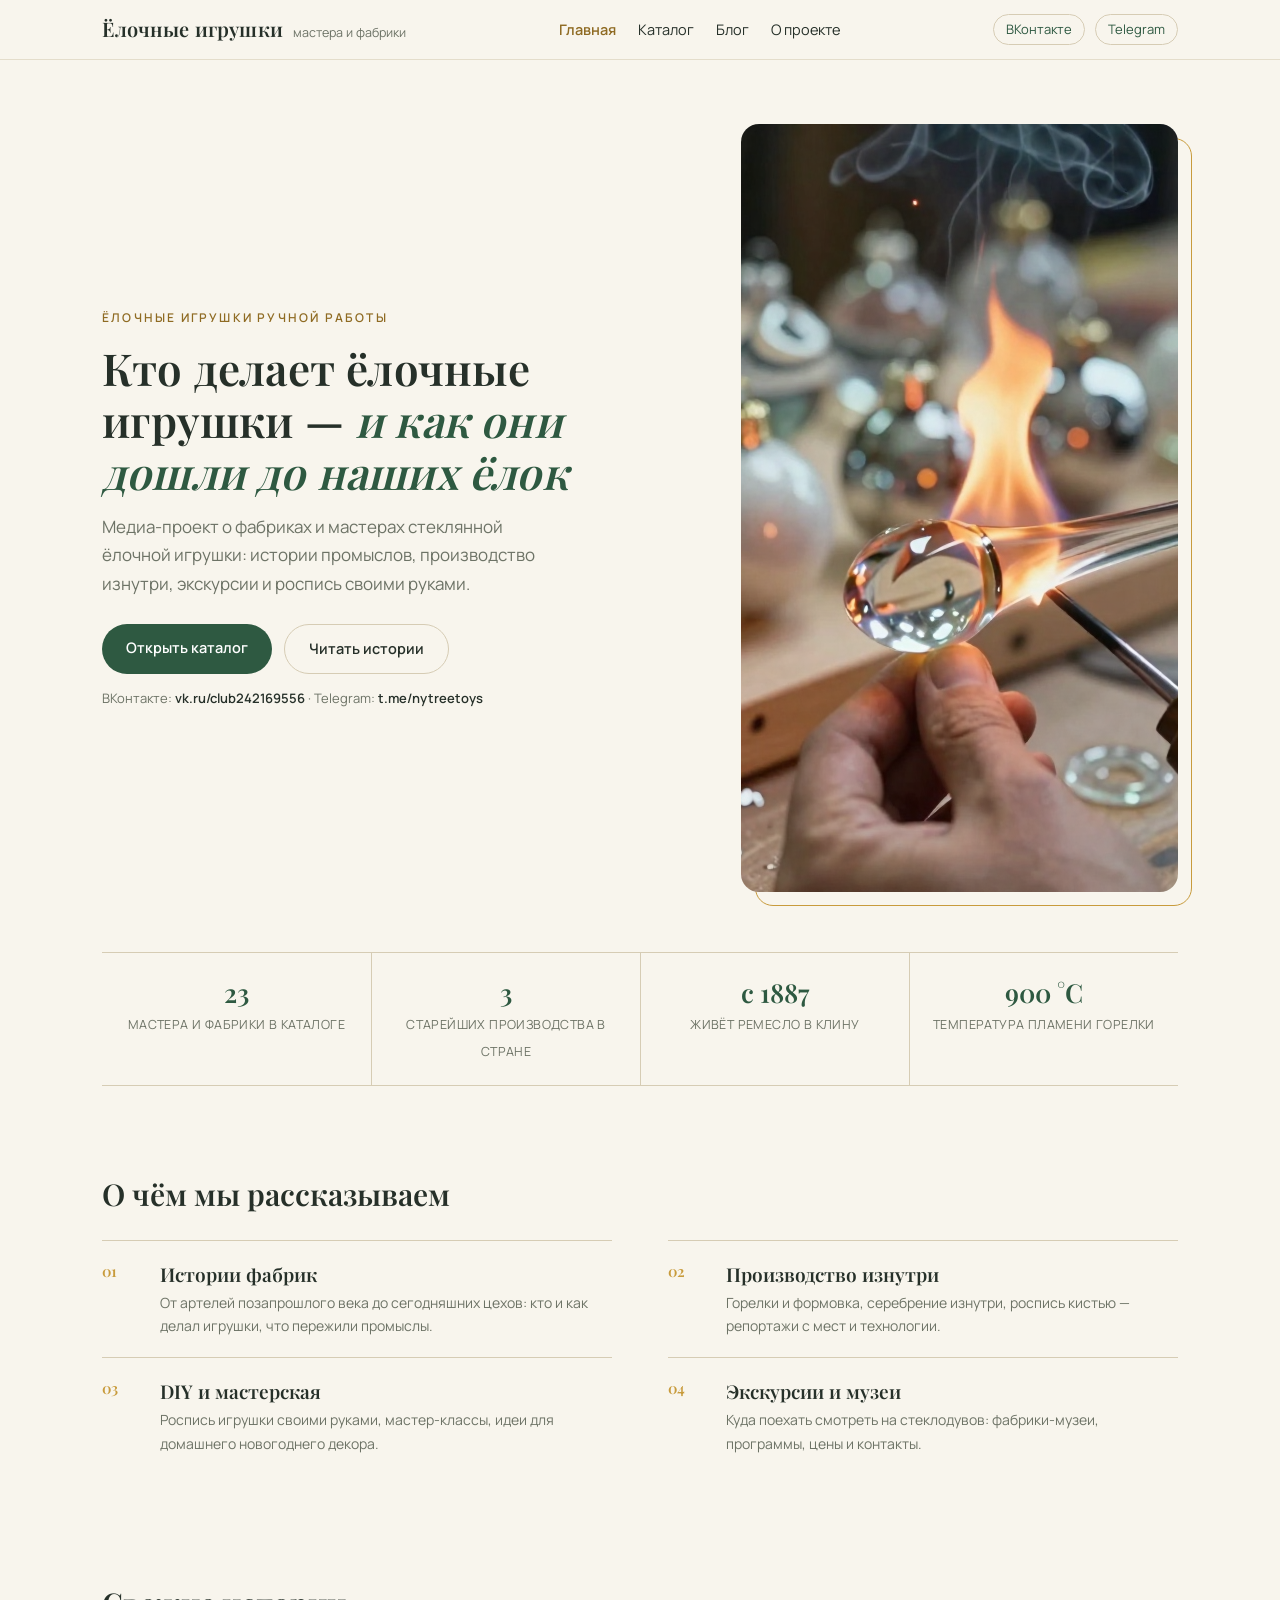
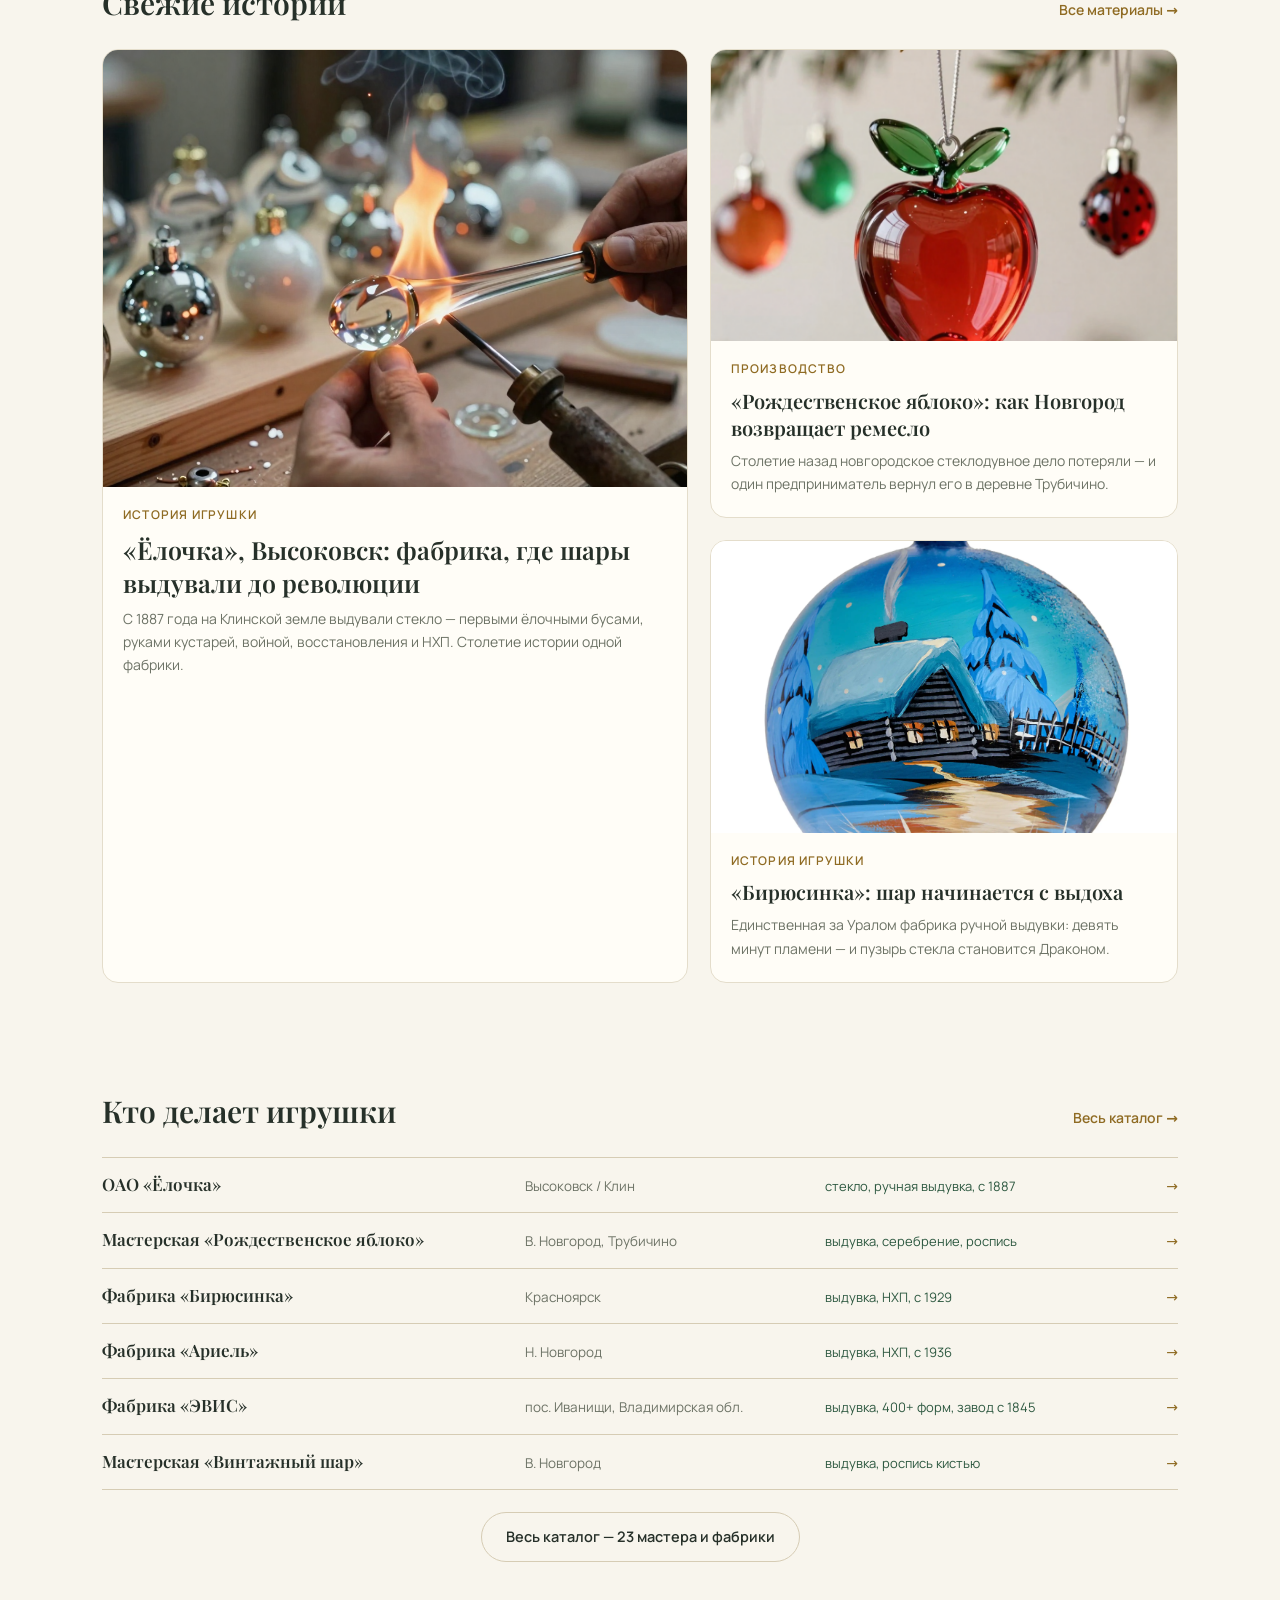
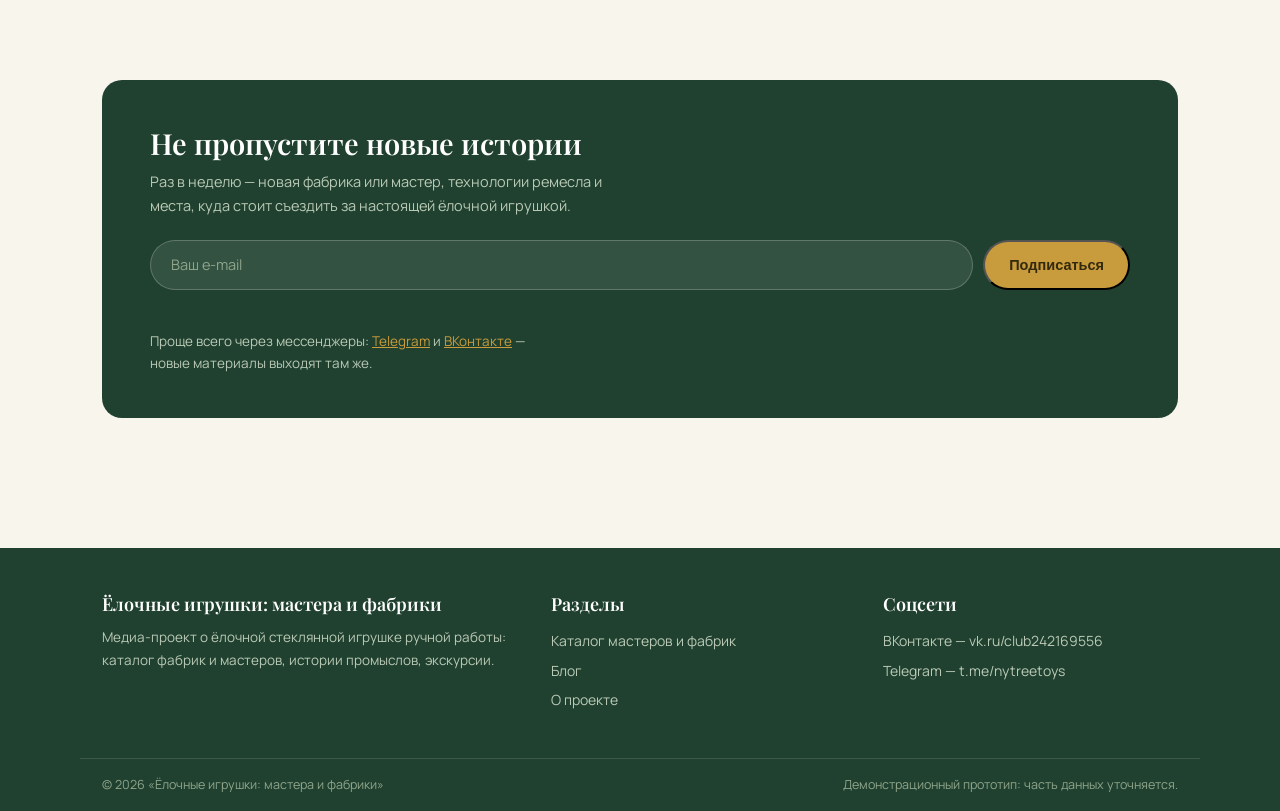
==== index.html @ 53e0b998 "Блог из постов (4 материала, incl. Ариель), каталог 23 карточки" ====
<!DOCTYPE html>
<html lang="ru">
<head>
<meta charset="UTF-8">
<meta name="viewport" content="width=device-width,initial-scale=1">
<meta name="robots" content="noindex,nofollow">
<title>Ёлочные игрушки: мастера и фабрики</title>
<link rel="stylesheet" href="fonts/fonts.css">
<link rel="stylesheet" href="styles.css">
</head>
<body>

<header class="top">
  <div class="wrap top-in">
    <a class="brand" href="index.html">
      <b>Ёлочные игрушки</b><span>мастера и фабрики</span>
    </a>
    <nav class="nav">
      <a href="index.html" class="on">Главная</a>
      <a href="catalog.html">Каталог</a>
      <a href="blog.html">Блог</a>
      <a href="about.html">О проекте</a>
    </nav>
    <div class="top-soc">
      <a href="https://vk.ru/club242169556" target="_blank" rel="noopener">ВКонтакте</a>
      <a href="https://t.me/nytreetoys" target="_blank" rel="noopener">Telegram</a>
    </div>
    <button class="burger" aria-label="Меню" aria-expanded="false"><span></span><span></span><span></span></button>
  </div>
</header>

<main class="wrap">

  <!-- Hero -->
  <div class="hero">
    <div class="hero-in">
      <div>
        <div class="eyebrow">Ёлочные игрушки ручной работы</div>
        <h1>Кто делает ёлочные игрушки — <em>и как они дошли до наших ёлок</em></h1>
        <p class="lead">Медиа-проект о фабриках и мастерах стеклянной ёлочной игрушки: истории промыслов, производство изнутри, экскурсии и роспись своими руками.</p>
        <div class="hero-cta">
          <a class="btn btn-solid" href="catalog.html">Открыть каталог</a>
          <a class="btn btn-ghost" href="blog.html">Читать истории</a>
        </div>
        <p class="hero-meta">ВКонтакте: <b>vk.ru/club242169556</b> · Telegram: <b>t.me/nytreetoys</b></p>
      </div>
      <figure>
        <div class="hero-figure">
          <img src="img/steklodyv.png" alt="Стеклодув формирует ёлочный шар у горелки" width="1344" height="768">
        </div>
      </figure>
    </div>
  </div>

  <!-- Полоса фактов -->
  <div class="facts rv">
    <div><b>23</b><span>мастера и фабрики в каталоге</span></div>
    <div><b>3</b><span>старейших производства в стране</span></div>
    <div><b>с 1887</b><span>живёт ремесло в Клину</span></div>
    <div><b>900 °C</b><span>температура пламени горелки</span></div>
  </div>

  <!-- Рубрики -->
  <section>
    <div class="sec-head"><h2>О чём мы рассказываем</h2></div>
    <div class="rubs">
      <div class="rub rv"><i>01</i><div><h3>Истории фабрик</h3><p>От артелей позапрошлого века до сегодняшних цехов: кто и как делал игрушки, что пережили промыслы.</p></div></div>
      <div class="rub rv"><i>02</i><div><h3>Производство изнутри</h3><p>Горелки и формовка, серебрение изнутри, роспись кистью — репортажи с мест и технологии.</p></div></div>
      <div class="rub rv"><i>03</i><div><h3>DIY и мастерская</h3><p>Роспись игрушки своими руками, мастер-классы, идеи для домашнего новогоднего декора.</p></div></div>
      <div class="rub rv"><i>04</i><div><h3>Экскурсии и музеи</h3><p>Куда поехать смотреть на стеклодувов: фабрики-музеи, программы, цены и контакты.</p></div></div>
    </div>
  </section>

  <!-- Свежие материалы -->
  <section>
    <div class="sec-head"><h2>Свежие истории</h2><a href="blog.html">Все материалы →</a></div>
    <div class="posts">
      <a class="postc big rv" href="blog.html#yolochka">
        <img src="img/steklodyv.png" alt="Стеклодув у горелки — фабрика «Ёлочка»">
        <div class="pc-body">
          <div class="pc-meta">История игрушки</div>
          <h3>«Ёлочка», Высоковск: фабрика, где шары выдували до революции</h3>
          <p>С 1887 года на Клинской земле выдували стекло — первыми ёлочными бусами, руками кустарей, войной, восстановления и НХП. Столетие истории одной фабрики.</p>
        </div>
      </a>
      <a class="postc rv" href="blog.html#rozhdestvenskoe-yabloko">
        <img src="img/yabloko.png" alt="Красное стеклянное яблоко на ветке ели">
        <div class="pc-body">
          <div class="pc-meta">Производство</div>
          <h3>«Рождественское яблоко»: как Новгород возвращает ремесло</h3>
          <p>Столетие назад новгородское стеклодувное дело потеряли — и один предприниматель вернул его в деревне Трубичино.</p>
        </div>
      </a>
      <a class="postc rv" href="blog.html#biryusinka">
        <img src="img/biryusinka.webp" alt="Стеклянные ёлочные шары на тёмном фоне">
        <div class="pc-body">
          <div class="pc-meta">История игрушки</div>
          <h3>«Бирюсинка»: шар начинается с выдоха</h3>
          <p>Единственная за Уралом фабрика ручной выдувки: девять минут пламени — и пузырь стекла становится Драконом.</p>
        </div>
      </a>
    </div>
  </section>

  <!-- Каталог-тизер -->
  <section>
    <div class="sec-head"><h2>Кто делает игрушки</h2><a href="catalog.html">Весь каталог →</a></div>
    <div class="tz">
      <a class="rv" href="catalog.html"><span class="n">ОАО «Ёлочка»</span><span class="c">Высоковск / Клин</span><span class="t">стекло, ручная выдувка, с 1887</span><span class="a">→</span></a>
      <a class="rv" href="catalog.html"><span class="n">Мастерская «Рождественское яблоко»</span><span class="c">В. Новгород, Трубичино</span><span class="t">выдувка, серебрение, роспись</span><span class="a">→</span></a>
      <a class="rv" href="catalog.html"><span class="n">Фабрика «Бирюсинка»</span><span class="c">Красноярск</span><span class="t">выдувка, НХП, с 1929</span><span class="a">→</span></a>
      <a class="rv" href="catalog.html"><span class="n">Фабрика «Ариель»</span><span class="c">Н. Новгород</span><span class="t">выдувка, НХП, с 1936</span><span class="a">→</span></a>
      <a class="rv" href="catalog.html"><span class="n">Фабрика «ЭВИС»</span><span class="c">пос. Иванищи, Владимирская обл.</span><span class="t">выдувка, 400+ форм, завод с 1845</span><span class="a">→</span></a>
      <a class="rv" href="catalog.html"><span class="n">Мастерская «Винтажный шар»</span><span class="c">В. Новгород</span><span class="t">выдувка, роспись кистью</span><span class="a">→</span></a>
    </div>
    <div class="tz-more"><a class="btn btn-ghost" href="catalog.html">Весь каталог — 23 мастера и фабрики</a></div>
  </section>

  <!-- Подписка -->
  <section>
    <div class="subs rv">
      <h2>Не пропустите новые истории</h2>
      <p>Раз в неделю — новая фабрика или мастер, технологии ремесла и места, куда стоит съездить за настоящей ёлочной игрушкой.</p>
      <form novalidate="" action="#">
        <label hidden for="sub-email">Электронная почта</label>
        <input type="email" id="sub-email" name="email" placeholder="Ваш e-mail" required>
        <button class="btn btn-solid" type="submit">Подписаться</button>
      </form>
      <div class="subs-msg" aria-live="polite"></div>
      <p class="alt">Проще всего через мессенджеры: <a href="https://t.me/nytreetoys" target="_blank" rel="noopener">Telegram</a> и <a href="https://vk.ru/club242169556" target="_blank" rel="noopener">ВКонтакте</a> — новые материалы выходят там же.</p>
    </div>
  </section>
</main>

<footer>
  <div class="wrap foot-in">
    <div>
      <h4>Ёлочные игрушки: мастера и фабрики</h4>
      <p>Медиа-проект о ёлочной стеклянной игрушке ручной работы: каталог фабрик и мастеров, истории промыслов, экскурсии.</p>
    </div>
    <div>
      <h4>Разделы</h4>
      <a href="catalog.html">Каталог мастеров и фабрик</a>
      <a href="blog.html">Блог</a>
      <a href="about.html">О проекте</a>
    </div>
    <div>
      <h4>Соцсети</h4>
      <a href="https://vk.ru/club242169556" target="_blank" rel="noopener">ВКонтакте — vk.ru/club242169556</a>
      <a href="https://t.me/nytreetoys" target="_blank" rel="noopener">Telegram — t.me/nytreetoys</a>
    </div>
  </div>
  <div class="wrap foot-bot">
    <span>© 2026 «Ёлочные игрушки: мастера и фабрики»</span>
    <span>Демонстрационный прототип: часть данных уточняется.</span>
  </div>
</footer>

<script src="app.js"></script>
</body>
</html>
---- fonts/fonts.css ----
@font-face {
  font-family: 'Manrope';
  font-style: normal;
  font-weight: 400;
  font-display: swap;
  src: url('manrope-400-normal-cyrillic.woff2') format('woff2');
  unicode-range: U+0301, U+0400-045F, U+0490-0491, U+04B0-04B1, U+2116;
}
@font-face {
  font-family: 'Manrope';
  font-style: normal;
  font-weight: 400;
  font-display: swap;
  src: url('manrope-400-normal-latin.woff2') format('woff2');
  unicode-range: U+0000-00FF, U+0131, U+0152-0153, U+02BB-02BC, U+02C6, U+02DA, U+02DC, U+0304, U+0308, U+0329, U+2000-206F, U+20AC, U+2122, U+2191, U+2193, U+2212, U+2215, U+FEFF, U+FFFD;
}
@font-face {
  font-family: 'Manrope';
  font-style: normal;
  font-weight: 500;
  font-display: swap;
  src: url('manrope-500-normal-cyrillic.woff2') format('woff2');
  unicode-range: U+0301, U+0400-045F, U+0490-0491, U+04B0-04B1, U+2116;
}
@font-face {
  font-family: 'Manrope';
  font-style: normal;
  font-weight: 500;
  font-display: swap;
  src: url('manrope-500-normal-latin.woff2') format('woff2');
  unicode-range: U+0000-00FF, U+0131, U+0152-0153, U+02BB-02BC, U+02C6, U+02DA, U+02DC, U+0304, U+0308, U+0329, U+2000-206F, U+20AC, U+2122, U+2191, U+2193, U+2212, U+2215, U+FEFF, U+FFFD;
}
@font-face {
  font-family: 'Manrope';
  font-style: normal;
  font-weight: 600;
  font-display: swap;
  src: url('manrope-600-normal-cyrillic.woff2') format('woff2');
  unicode-range: U+0301, U+0400-045F, U+0490-0491, U+04B0-04B1, U+2116;
}
@font-face {
  font-family: 'Manrope';
  font-style: normal;
  font-weight: 600;
  font-display: swap;
  src: url('manrope-600-normal-latin.woff2') format('woff2');
  unicode-range: U+0000-00FF, U+0131, U+0152-0153, U+02BB-02BC, U+02C6, U+02DA, U+02DC, U+0304, U+0308, U+0329, U+2000-206F, U+20AC, U+2122, U+2191, U+2193, U+2212, U+2215, U+FEFF, U+FFFD;
}
@font-face {
  font-family: 'Manrope';
  font-style: normal;
  font-weight: 800;
  font-display: swap;
  src: url('manrope-800-normal-cyrillic.woff2') format('woff2');
  unicode-range: U+0301, U+0400-045F, U+0490-0491, U+04B0-04B1, U+2116;
}
@font-face {
  font-family: 'Manrope';
  font-style: normal;
  font-weight: 800;
  font-display: swap;
  src: url('manrope-800-normal-latin.woff2') format('woff2');
  unicode-range: U+0000-00FF, U+0131, U+0152-0153, U+02BB-02BC, U+02C6, U+02DA, U+02DC, U+0304, U+0308, U+0329, U+2000-206F, U+20AC, U+2122, U+2191, U+2193, U+2212, U+2215, U+FEFF, U+FFFD;
}
@font-face {
  font-family: 'Playfair Display';
  font-style: normal;
  font-weight: 600;
  font-display: swap;
  src: url('playfair-display-600-normal-cyrillic.woff2') format('woff2');
  unicode-range: U+0301, U+0400-045F, U+0490-0491, U+04B0-04B1, U+2116;
}
@font-face {
  font-family: 'Playfair Display';
  font-style: normal;
  font-weight: 600;
  font-display: swap;
  src: url('playfair-display-600-normal-latin.woff2') format('woff2');
  unicode-range: U+0000-00FF, U+0131, U+0152-0153, U+02BB-02BC, U+02C6, U+02DA, U+02DC, U+0304, U+0308, U+0329, U+2000-206F, U+20AC, U+2122, U+2191, U+2193, U+2212, U+2215, U+FEFF, U+FFFD;
}
@font-face {
  font-family: 'Playfair Display';
  font-style: normal;
  font-weight: 700;
  font-display: swap;
  src: url('playfair-display-700-normal-cyrillic.woff2') format('woff2');
  unicode-range: U+0301, U+0400-045F, U+0490-0491, U+04B0-04B1, U+2116;
}
@font-face {
  font-family: 'Playfair Display';
  font-style: normal;
  font-weight: 700;
  font-display: swap;
  src: url('playfair-display-700-normal-latin.woff2') format('woff2');
  unicode-range: U+0000-00FF, U+0131, U+0152-0153, U+02BB-02BC, U+02C6, U+02DA, U+02DC, U+0304, U+0308, U+0329, U+2000-206F, U+20AC, U+2122, U+2191, U+2193, U+2212, U+2215, U+FEFF, U+FFFD;
}
---- styles.css ----
/* Ёлочные игрушки: мастера и фабрики — сайт-прототип.
   Палитра: бумага + хвоя + бронза. Шрифты локально (fonts/). */

:root{
  --paper:#F8F5ED;
  --card:#FFFDF7;
  --ink:#263029;
  --mut:#6D7366;
  --pine:#2E5941;
  --pine-deep:#20412F;
  --bronze:#8F6B23;
  --gold:#C89B3C;
  --line:#E4DDCB;
  --line2:#D6CCB4;
  --serif:"Playfair Display",Georgia,serif;
  --sans:"Manrope",system-ui,Arial,sans-serif;
}
*{box-sizing:border-box;margin:0;padding:0}
html{scroll-behavior:smooth}
@media(prefers-reduced-motion:reduce){html{scroll-behavior:auto}}
body{font:16px/1.65 var(--sans);background:var(--paper);color:var(--ink);padding-block:0}
img{max-width:100%;display:block}
a{color:var(--bronze)}
.wrap{max-width:1120px;margin-inline:auto;padding-inline:22px}

/* ── Шапка ─────────────────────────── */
.top{position:sticky;top:0;z-index:20;background:rgba(248,245,237,.94);backdrop-filter:blur(6px);border-bottom:1px solid var(--line)}
.top-in{display:flex;align-items:center;justify-content:space-between;gap:16px;padding-block:14px}
.brand{display:flex;align-items:baseline;gap:10px;text-decoration:none;color:var(--ink)}
.brand b{font:600 20px var(--serif);letter-spacing:.2px}
.brand span{font-size:12.5px;color:var(--mut)}
.nav{display:flex;gap:22px;align-items:center}
.nav a{font-size:14.5px;color:var(--ink);text-decoration:none}
.nav a:hover{color:var(--bronze)}
.nav a.on{color:var(--bronze);font-weight:600}
.top-soc{display:flex;gap:10px}
.top-soc a{font-size:13px;text-decoration:none;color:var(--pine);border:1px solid var(--line2);border-radius:99px;padding:4px 12px}
.top-soc a:hover{background:var(--pine);color:#fff;border-color:var(--pine)}
.burger{display:none;background:none;border:0;cursor:pointer;padding:8px}
.burger span{display:block;width:22px;height:2px;background:var(--ink);margin:5px 0;border-radius:2px}

/* ── Hero ─────────────────────────── */
.hero{padding-block:64px 26px}
.hero-in{display:grid;grid-template-columns:1.15fr .85fr;gap:48px;align-items:center}
.eyebrow{font-size:12px;font-weight:600;letter-spacing:2.2px;text-transform:uppercase;color:var(--bronze);margin-bottom:14px}
.hero h1{font:600 44px/1.18 var(--serif);letter-spacing:.2px}
.hero h1 em{font-style:italic;color:var(--pine)}
.hero .lead{font-size:17px;color:var(--mut);margin-top:16px;max-width:46ch}
.hero-cta{display:flex;gap:12px;margin-top:26px;flex-wrap:wrap}
.btn{display:inline-block;text-decoration:none;font-weight:600;font-size:14.5px;border-radius:99px;padding:12px 24px}
.btn-solid{background:var(--pine);color:#fff}
.btn-solid:hover{background:var(--pine-deep)}
.btn-ghost{border:1px solid var(--line2);color:var(--ink)}
.btn-ghost:hover{border-color:var(--bronze);color:var(--bronze)}
.hero-figure{position:relative}
.hero-figure img{border-radius:18px;aspect-ratio:4/3;object-fit:cover}
.hero-figure::after{content:"";position:absolute;inset:14px -14px -14px 14px;border:1.5px solid var(--gold);border-radius:18px;z-index:-1}
.hero-meta{margin-top:14px;font-size:13px;color:var(--mut)}
.hero-meta b{color:var(--ink);font-weight:600}

/* ── Полоса фактов ─────────────────── */
.facts{display:grid;grid-template-columns:repeat(4,1fr);border-block:1px solid var(--line2);margin-block:34px}
.facts div{padding:22px 18px;text-align:center}
.facts div+div{border-left:1px solid var(--line2)}
.facts b{display:block;font:600 26px var(--serif);color:var(--pine)}
.facts span{font-size:12.5px;color:var(--mut);letter-spacing:.4px;text-transform:uppercase}

/* ── Секции ───────────────────────── */
section{padding-block:54px}
.sec-head{display:flex;align-items:baseline;justify-content:space-between;gap:16px;margin-bottom:26px;flex-wrap:wrap}
.sec-head h2{font:600 30px var(--serif)}
.sec-head a{font-size:14px;font-weight:600;text-decoration:none}

/* Рубрики — редакционный нумерованный список */
.rubs{display:grid;grid-template-columns:1fr 1fr;gap:0 56px}
.rub{display:grid;grid-template-columns:44px 1fr;gap:14px;padding-block:20px;border-top:1px solid var(--line2)}
.rub i{font-style:normal;font:600 15px var(--serif);color:var(--gold)}
.rub h3{font:600 19px var(--serif);margin-bottom:4px}
.rub p{font-size:14px;color:var(--mut)}

/* Свежие материалы: 1 крупный + 2 компактных */
.posts{display:grid;grid-template-columns:1.25fr 1fr;grid-template-rows:auto auto;gap:22px}
.postc{display:block;background:var(--card);border:1px solid var(--line);border-radius:16px;overflow:hidden;text-decoration:none;color:var(--ink);transition:box-shadow .25s}
.postc:hover{box-shadow:0 10px 30px rgba(38,48,41,.1)}
.postc img{aspect-ratio:16/10;object-fit:cover;width:100%}
.postc.big{grid-row:1/3}
.postc.big img{aspect-ratio:4/3}
.postc .pc-body{padding:18px 20px 22px}
.pc-meta{font-size:12px;color:var(--bronze);font-weight:600;letter-spacing:1.2px;text-transform:uppercase;margin-bottom:8px}
.postc h3{font:600 20px var(--serif);margin-bottom:8px}
.postc.big h3{font-size:25px}
.postc p{font-size:14px;color:var(--mut)}

/* Каталог-тизер — строки списка */
.tz{border-top:1px solid var(--line2)}
.tz a{display:grid;grid-template-columns:2fr 1.4fr 1.6fr auto;gap:14px;align-items:baseline;padding-block:15px;border-bottom:1px solid var(--line2);text-decoration:none;color:var(--ink)}
.tz a:hover{background:var(--card)}
.tz .n{font:600 17px var(--serif)}
.tz .c{font-size:13.5px;color:var(--mut)}
.tz .t{font-size:13px;color:var(--pine)}
.tz .a{color:var(--bronze);font-size:14px}
.tz-more{text-align:center;margin-top:22px}

/* ── Подписка ─────────────────────── */
.subs{background:var(--pine-deep);border-radius:20px;color:#EDF3EA;padding:44px 48px;margin-block:10px 20px}
.subs h2{font:600 29px var(--serif);color:#fff}
.subs p{color:#B9C9B6;font-size:14.5px;margin-top:8px;max-width:52ch}
.subs form{display:flex;gap:10px;margin-top:22px;flex-wrap:wrap}
.subs input{flex:1;min-width:240px;background:rgba(255,255,255,.09);border:1px solid rgba(255,255,255,.22);border-radius:99px;color:#fff;padding:12px 20px;font:inherit;font-size:14.5px}
.subs input::placeholder{color:#8FA58C}
.subs input:focus{outline:2px solid var(--gold);outline-offset:1px}
.subs .btn-solid{background:var(--gold);color:#33290D}
.subs .btn-solid:hover{background:#D9B052}
.subs .alt{margin-top:16px;font-size:13.5px;color:#B9C9B6}
.subs .alt a{color:var(--gold)}
.subs-msg{margin-top:10px;font-size:14px;color:#F5E4B8;min-height:1em}

/* ── Футер ─────────────────────────── */
footer{background:var(--pine-deep);color:#B9C9B6;margin-top:56px}
.foot-in{display:grid;grid-template-columns:1.4fr 1fr 1fr;gap:36px;padding-block:44px}
.foot-in h4{font:600 18px var(--serif);color:#fff;margin-bottom:10px}
.foot-in a{color:#B9C9B6;text-decoration:none;font-size:14px;display:block;padding-block:3px}
.foot-in a:hover{color:var(--gold)}
.foot-in p{font-size:13.5px}
.foot-bot{border-top:1px solid rgba(255,255,255,.12);padding-block:16px;font-size:12.5px;color:#8FA58C;display:flex;justify-content:space-between;gap:12px;flex-wrap:wrap}
.foot-bot a{color:#B9C9B6}

/* ── Каталог ───────────────────────── */
.page-head{padding-block:46px 8px}
.page-head h1{font:600 36px var(--serif);margin-bottom:10px}
.page-head p{color:var(--mut);max-width:60ch}
.discl{margin-block:18px;background:var(--card);border:1px solid var(--line);border-left:3px solid var(--gold);border-radius:10px;padding:12px 16px;font-size:13.5px;color:var(--mut)}
.chips{display:flex;gap:8px;flex-wrap:wrap;margin-block:18px 8px}
.chip{background:none;border:1px solid var(--line2);border-radius:99px;padding:7px 16px;font:inherit;font-size:13.5px;cursor:pointer;color:var(--ink)}
.chip:hover{border-color:var(--bronze);color:var(--bronze)}
.chip.on{background:var(--pine);border-color:var(--pine);color:#fff;font-weight:600}
.chips-n{font-size:13px;color:var(--mut);margin:8px 0 4px}

.cards{display:grid;grid-template-columns:repeat(auto-fill,minmax(320px,1fr));gap:18px;padding-block:18px 40px}
.fcard{background:var(--card);border:1px solid var(--line);border-radius:16px;padding:22px;display:flex;flex-direction:column;gap:8px}
.fcard .fc-top{display:flex;justify-content:space-between;align-items:baseline;gap:10px}
.fbadge{font-size:11px;font-weight:600;letter-spacing:1px;text-transform:uppercase;color:var(--pine);border:1px solid var(--line2);border-radius:6px;padding:2px 8px;white-space:nowrap}
.fcard h3{font:600 19px var(--serif)}
.fcard .fc-geo{font-size:13px;color:var(--mut)}
.fcard .fc-geo b{color:var(--gold);font-weight:600}
.fc-tech{display:flex;gap:6px;flex-wrap:wrap}
.fc-tech i{font-style:normal;font-size:12px;color:var(--pine);background:#EDF2EA;border-radius:6px;padding:2px 8px}
.fcard p{font-size:13.5px;color:var(--mut)}
.fc-links{display:flex;gap:10px;flex-wrap:wrap;margin-top:auto;padding-top:8px}
.fc-links a{font-size:13px;text-decoration:none;color:var(--bronze);border-bottom:1px solid transparent}
.fc-links a:hover{border-color:var(--bronze)}
.fc-extra{font-size:12.5px;color:var(--mut);border-top:1px dashed var(--line2);padding-top:8px}
.fc-extra b{font-weight:600;color:var(--ink)}

/* ── Блог ─────────────────────────── */
.art{background:var(--card);border:1px solid var(--line);border-radius:18px;overflow:hidden;margin-bottom:26px}
.art>img{width:100%;aspect-ratio:21/10;object-fit:cover}
.art-body{padding:26px 30px 30px}
.art-meta{display:flex;gap:14px;font-size:12.5px;color:var(--mut);margin-bottom:10px;flex-wrap:wrap}
.art-meta .rub-tag{color:var(--bronze);font-weight:600;letter-spacing:1px;text-transform:uppercase}
.art h2{font:600 26px var(--serif);margin-bottom:12px}
.art .intro{font-size:16px;color:var(--ink)}
.art details{margin-top:8px}
.art summary{cursor:pointer;list-style:none;display:inline-block;font-weight:600;font-size:14.5px;color:var(--bronze);margin-top:12px}
.art summary::-webkit-details-marker{display:none}
.art summary::after{content:" ↓"}
.art details[open] summary::after{content:" ↑"}
.art .art-full{margin-top:14px;font-size:15px;color:#3A443C}
.art .art-full p+p{margin-top:12px}
.art .src{margin-top:14px;font-size:13.5px;color:var(--mut)}

/* ── О проекте ────────────────────── */
.about-cols{display:grid;grid-template-columns:1.1fr .9fr;gap:44px;align-items:start}
.about-cols p{margin-bottom:14px;font-size:15.5px;color:#3A443C}
.about-cols .quote{border-left:3px solid var(--gold);padding:6px 0 6px 18px;font:italic 600 19px var(--serif);color:var(--pine);margin-block:18px 22px}
.mini-facts{display:grid;grid-template-columns:repeat(2,1fr);gap:12px}
.mini-facts div{background:var(--card);border:1px solid var(--line);border-radius:14px;padding:16px 18px}
.mini-facts b{display:block;font:600 24px var(--serif);color:var(--pine)}
.mini-facts span{font-size:12.5px;color:var(--mut)}
.soc-row{display:flex;gap:12px;margin-top:18px;flex-wrap:wrap}

/* ── Появление при скролле ─────────── */
.rv{opacity:0;transform:translateY(14px);transition:opacity .6s cubic-bezier(.16,1,.3,1),transform .6s cubic-bezier(.16,1,.3,1)}
.rv.in{opacity:1;transform:none}
@media(prefers-reduced-motion:reduce){.rv{opacity:1;transform:none;transition:none}}

/* ── Адаптив ──────────────────────── */
@media(max-width:960px){
  .hero-in{grid-template-columns:1fr;gap:30px}
  .hero h1{font-size:36px}
  .facts{grid-template-columns:repeat(2,1fr)}
  .facts div:nth-child(3){border-left:0}
  .facts div:nth-child(n+3){border-top:1px solid var(--line2)}
  .rubs{grid-template-columns:1fr}
  .posts{grid-template-columns:1fr}
  .postc.big{grid-row:auto}
  .tz a{grid-template-columns:1fr auto;grid-template-rows:auto auto}
  .tz .c{grid-column:1}.tz .t{grid-column:1}
  .about-cols{grid-template-columns:1fr}
  .foot-in{grid-template-columns:1fr;gap:24px}
}
@media(max-width:640px){
  .nav{position:fixed;inset:0;background:var(--paper);flex-direction:column;justify-content:center;font-size:20px;gap:26px;transform:translateY(-100%);transition:transform .3s;z-index:19}
  .nav.open{transform:none}
  .burger{display:block;z-index:21}
  .top-soc{display:none}
  .hero{padding-block:40px 10px}
  .hero h1{font-size:30px}
  .subs{padding:30px 22px}
  .subs h2{font-size:23px}
  section{padding-block:38px}
  .art-body{padding:20px}
  .page-head h1{font-size:28px}
}
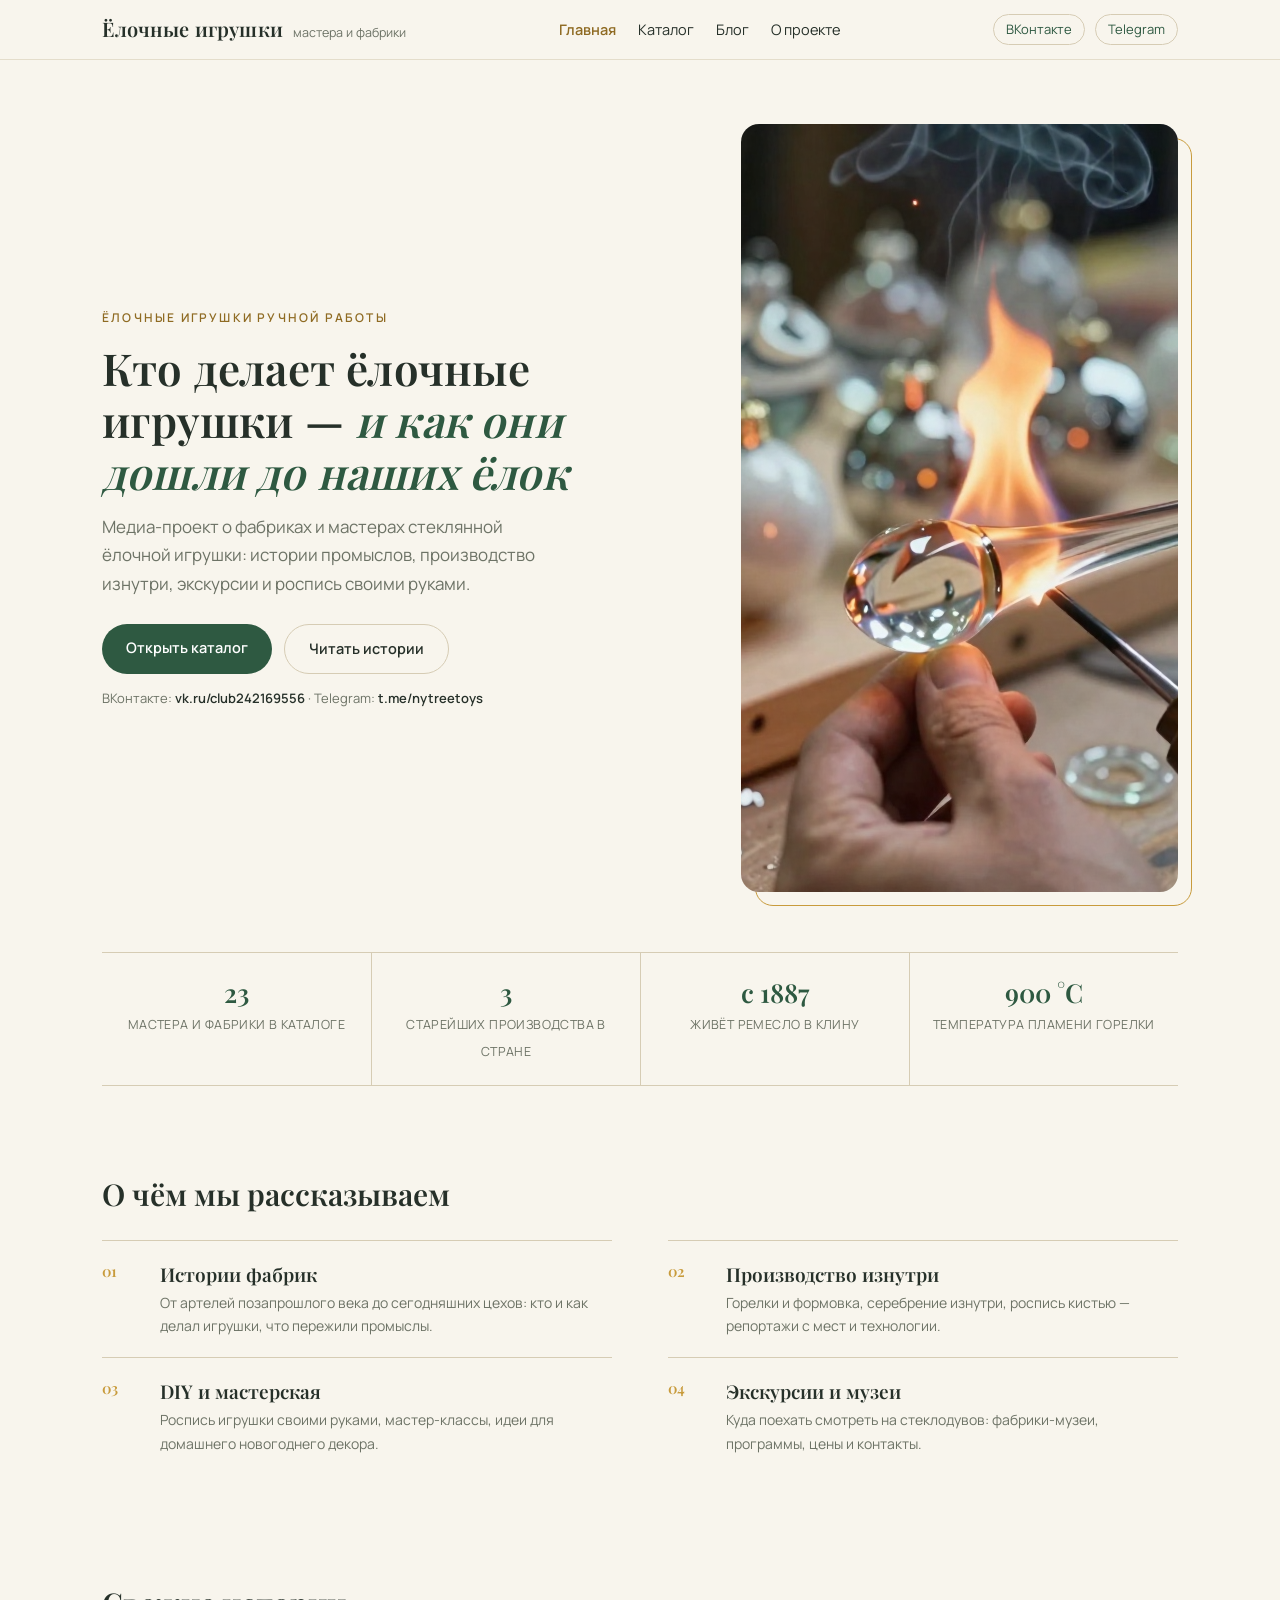
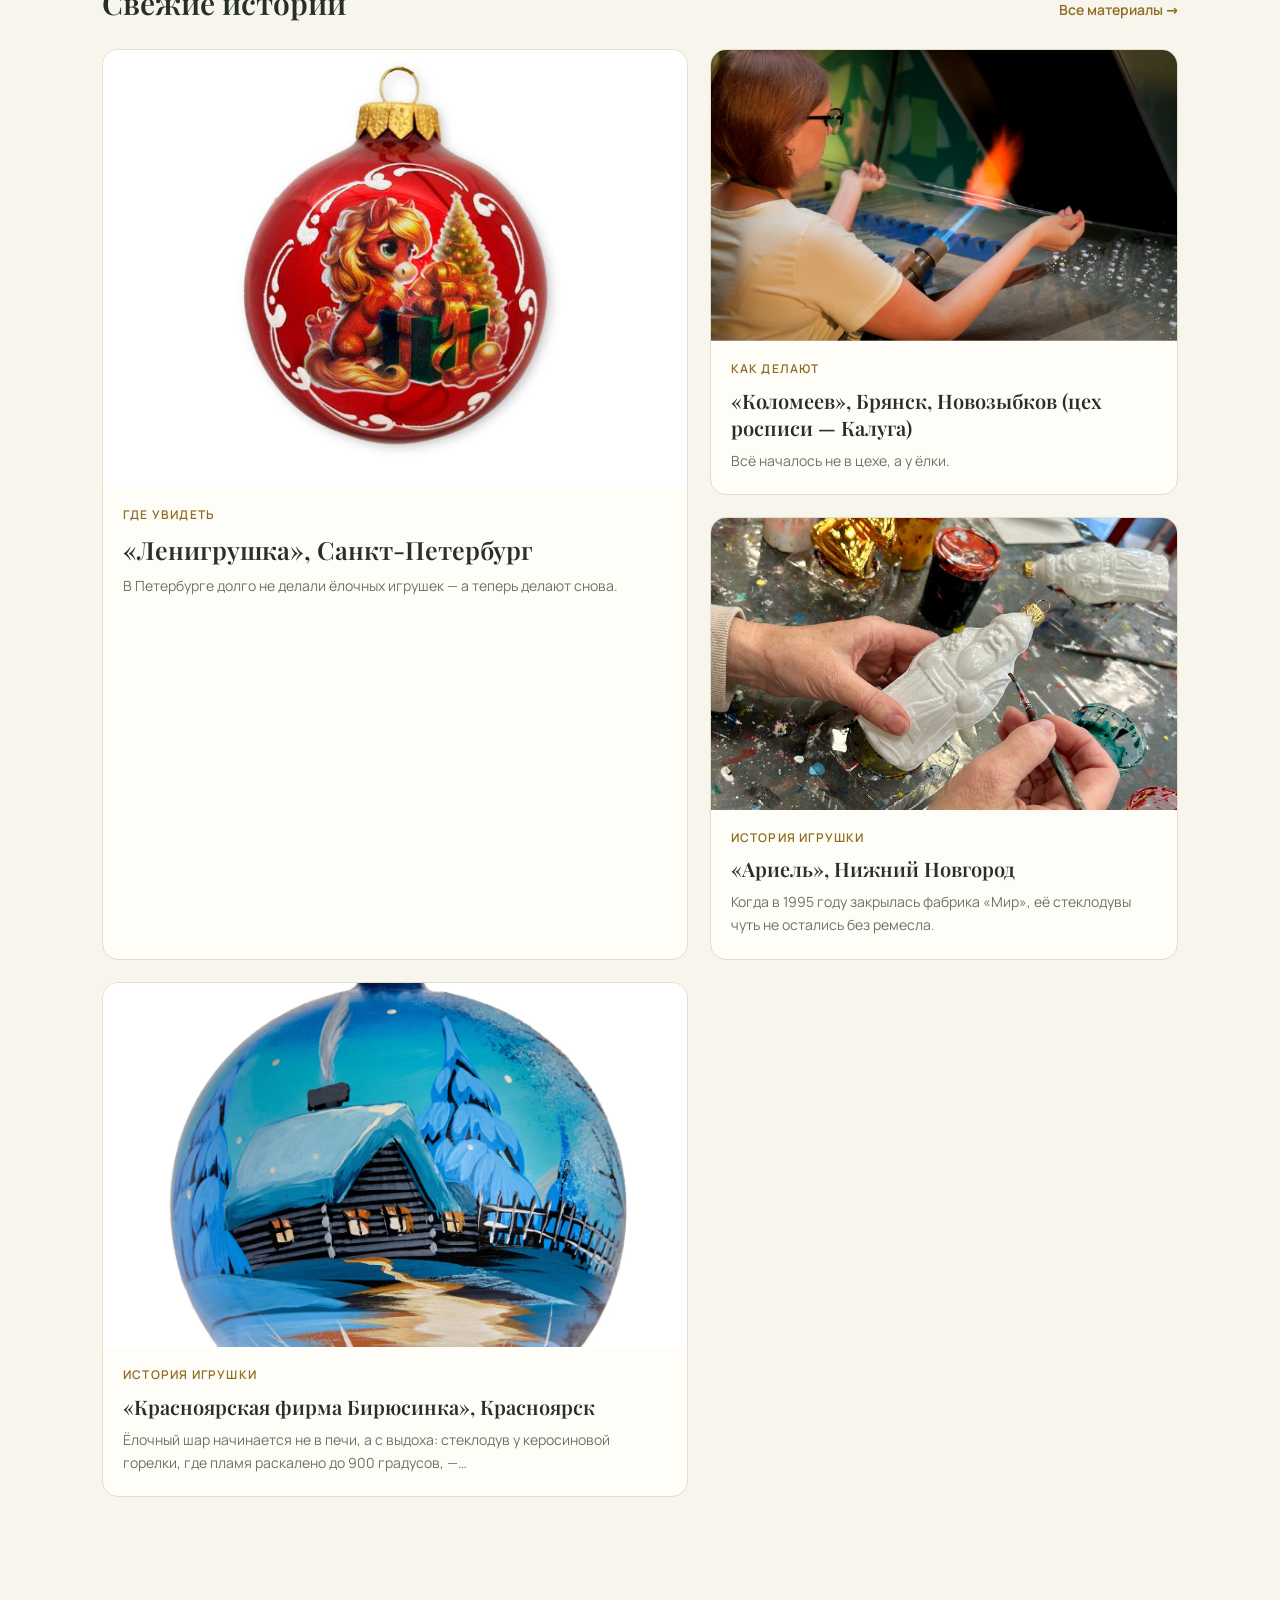
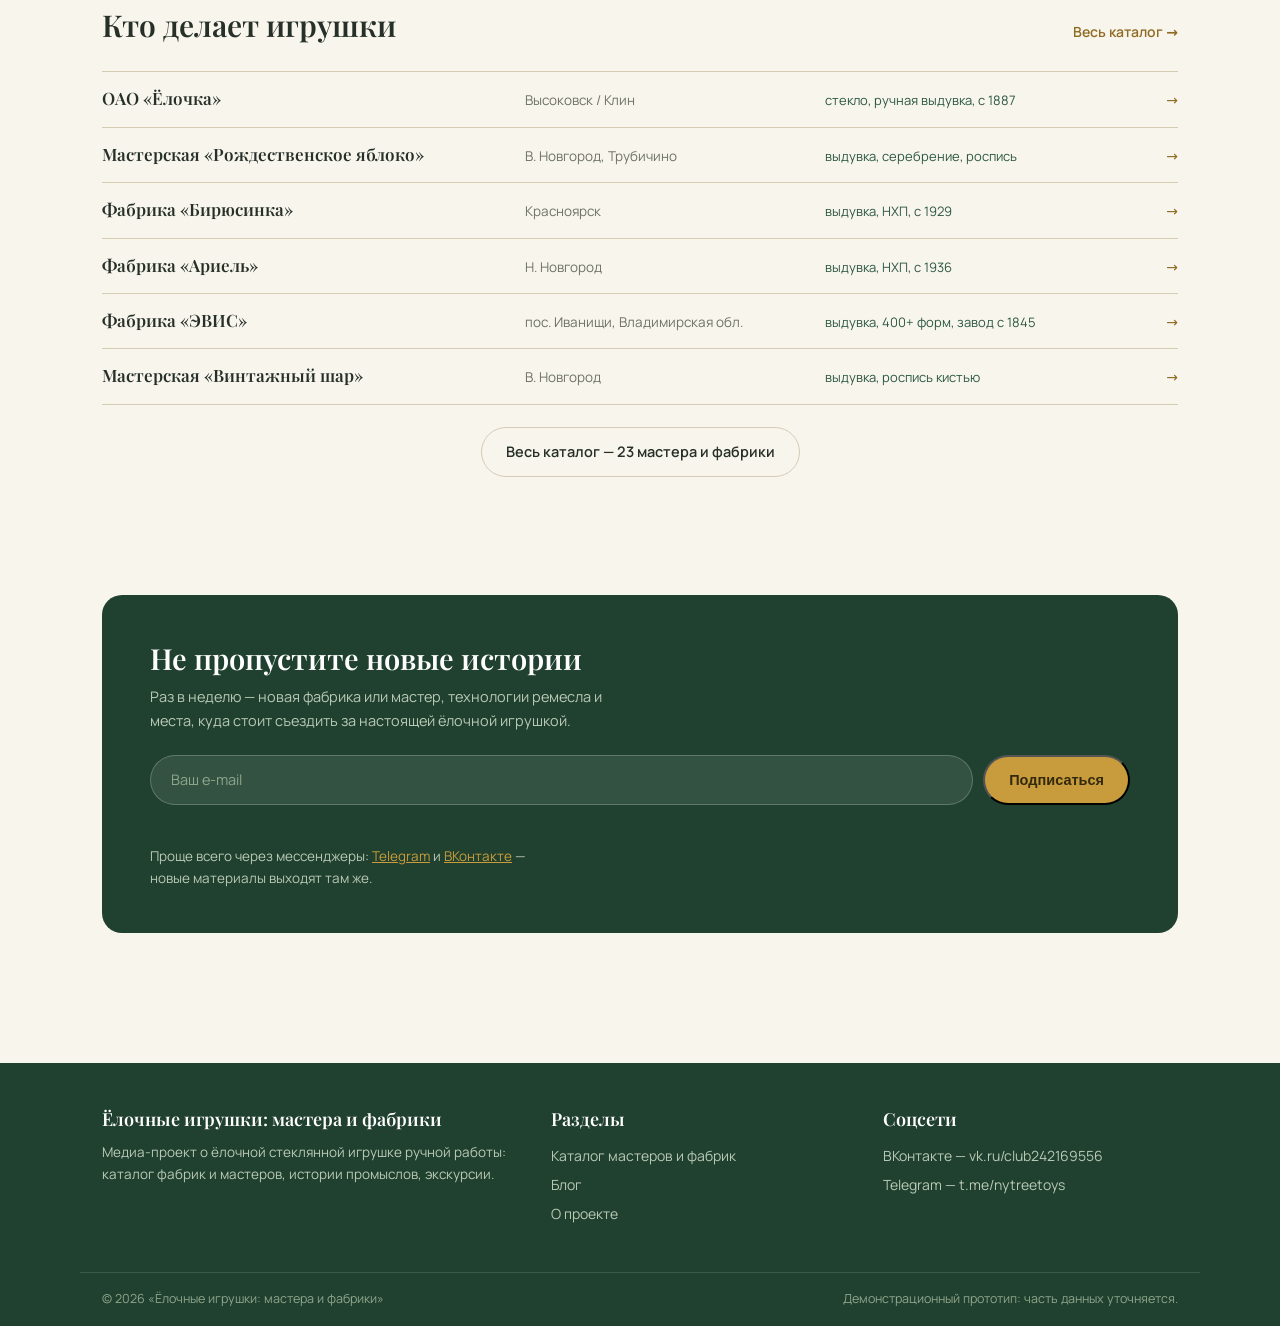
==== commit 84de4b9f: "Главная: «Свежие истории» — последние 4 поста (автосборка из posts/) Co-Authored-By: Claude Code <no" ====
--- a/index.html
+++ b/index.html
@@ -74,32 +74,42 @@
   <!-- Свежие материалы -->
   <section>
     <div class="sec-head"><h2>Свежие истории</h2><a href="blog.html">Все материалы →</a></div>
+    <!-- fresh:start -->
     <div class="posts">
-      <a class="postc big rv" href="blog.html#yolochka">
-        <img src="img/steklodyv.png" alt="Стеклодув у горелки — фабрика «Ёлочка»">
+      <a class="postc big rv" href="blog.html#lenigrushka">
+        <img src="img/2026-10-28-lenigrushka-post.jpg" alt="Красный шар с рисованной лошадкой — символ 2026">
+        <div class="pc-body">
+          <div class="pc-meta">Где увидеть</div>
+          <h3>«Ленигрушка», Санкт-Петербург</h3>
+          <p>В Петербурге долго не делали ёлочных игрушек — а теперь делают снова.</p>
+        </div>
+      </a>
+      <a class="postc rv" href="blog.html#kolomeev">
+        <img src="img/2026-10-28-kolomeev-post.jpg" alt="Выдувка: мастер со стеклодротом у горелки">
+        <div class="pc-body">
+          <div class="pc-meta">Как делают</div>
+          <h3>«Коломеев», Брянск, Новозыбков (цех росписи — Калуга)</h3>
+          <p>Всё началось не в цехе, а у ёлки.</p>
+        </div>
+      </a>
+      <a class="postc rv" href="blog.html#ariel">
+        <img src="img/2026-10-28-ariel-post.jpg" alt="Ручная роспись стеклянного Деда Мороза в цеху фабрики">
         <div class="pc-body">
           <div class="pc-meta">История игрушки</div>
-          <h3>«Ёлочка», Высоковск: фабрика, где шары выдували до революции</h3>
-          <p>С 1887 года на Клинской земле выдували стекло — первыми ёлочными бусами, руками кустарей, войной, восстановления и НХП. Столетие истории одной фабрики.</p>
-        </div>
-      </a>
-      <a class="postc rv" href="blog.html#rozhdestvenskoe-yabloko">
-        <img src="img/yabloko.png" alt="Красное стеклянное яблоко на ветке ели">
-        <div class="pc-body">
-          <div class="pc-meta">Производство</div>
-          <h3>«Рождественское яблоко»: как Новгород возвращает ремесло</h3>
-          <p>Столетие назад новгородское стеклодувное дело потеряли — и один предприниматель вернул его в деревне Трубичино.</p>
+          <h3>«Ариель», Нижний Новгород</h3>
+          <p>Когда в 1995 году закрылась фабрика «Мир», её стеклодувы чуть не остались без ремесла.</p>
         </div>
       </a>
       <a class="postc rv" href="blog.html#biryusinka">
-        <img src="img/biryusinka.webp" alt="Стеклянные ёлочные шары на тёмном фоне">
+        <img src="img/2026-10-11-biryusinka-post.webp" alt="ЗАО «Красноярская фирма Бирюсинка», Красноярск">
         <div class="pc-body">
           <div class="pc-meta">История игрушки</div>
-          <h3>«Бирюсинка»: шар начинается с выдоха</h3>
-          <p>Единственная за Уралом фабрика ручной выдувки: девять минут пламени — и пузырь стекла становится Драконом.</p>
+          <h3>«Красноярская фирма Бирюсинка», Красноярск</h3>
+          <p>Ёлочный шар начинается не в печи, а с выдоха: стеклодув у керосиновой горелки, где пламя раскалено до 900 градусов, —…</p>
         </div>
       </a>
     </div>
+    <!-- fresh:end -->
   </section>
 
   <!-- Каталог-тизер -->
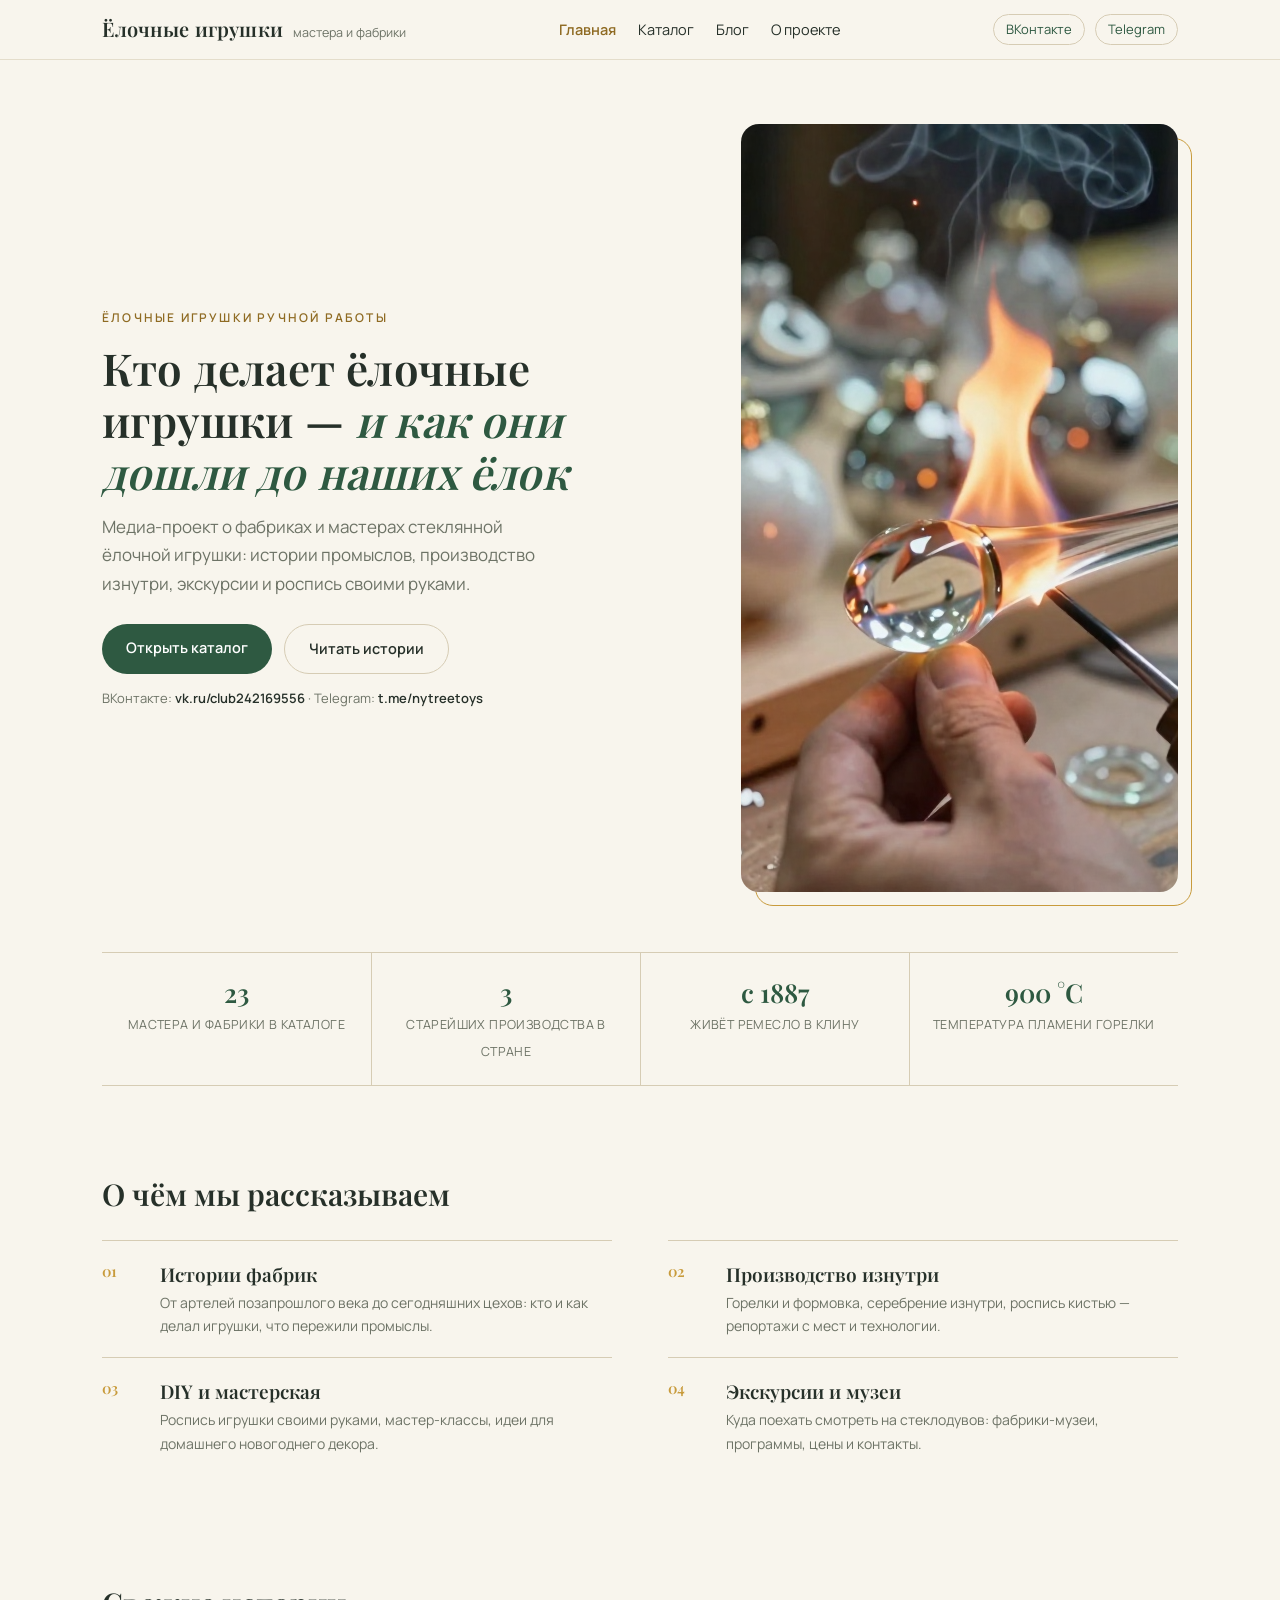
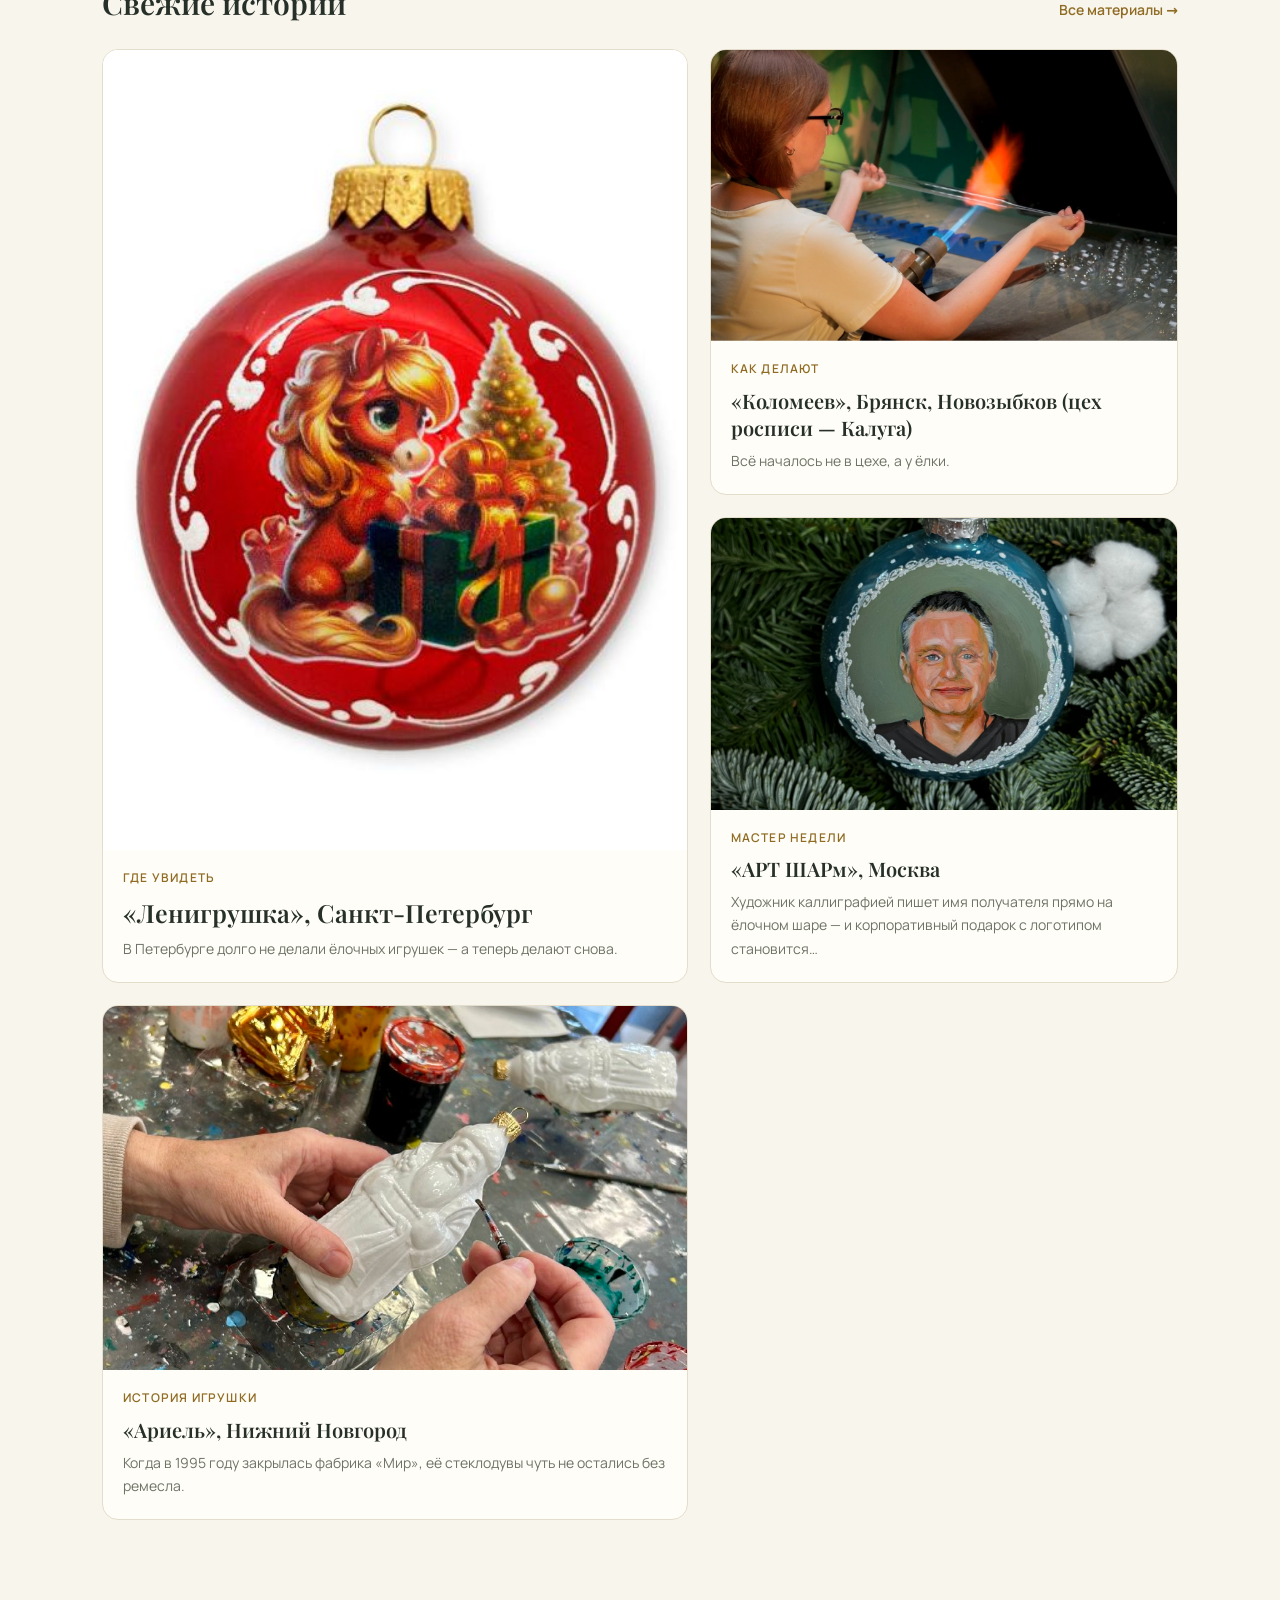
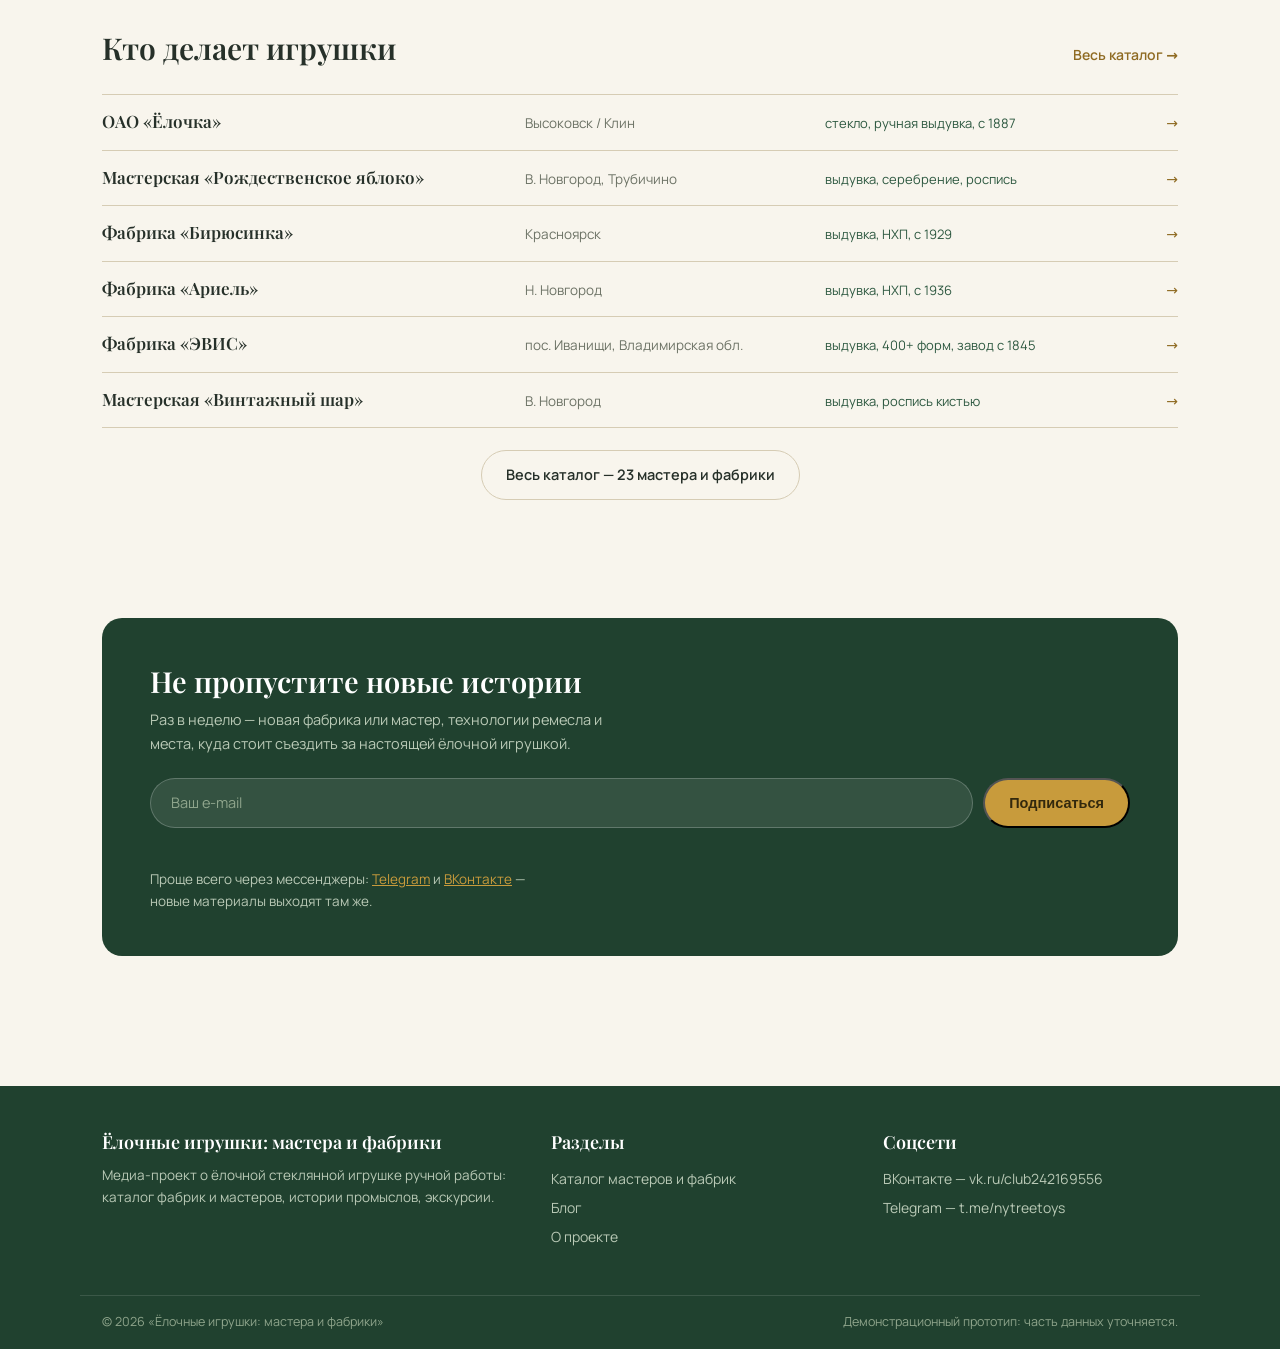
==== commit 4a2c2e42: "NYTreeToys site sync: 7 постов, 2026-10-29 00:58:34 Co-Authored-By: Claude Code <noreply@anthropic.c" ====
--- a/index.html
+++ b/index.html
@@ -92,20 +92,20 @@
           <p>Всё началось не в цехе, а у ёлки.</p>
         </div>
       </a>
+      <a class="postc rv" href="blog.html#art-sharm">
+        <img src="img/2026-10-28-art-sharm-post.jpg" alt="Роспись золотого шара с бабочками тонкой кистью в работе (руки художника, студийный стол)">
+        <div class="pc-body">
+          <div class="pc-meta">Мастер недели</div>
+          <h3>«АРТ ШАРм», Москва</h3>
+          <p>Художник каллиграфией пишет имя получателя прямо на ёлочном шаре — и корпоративный подарок с логотипом становится…</p>
+        </div>
+      </a>
       <a class="postc rv" href="blog.html#ariel">
         <img src="img/2026-10-28-ariel-post.jpg" alt="Ручная роспись стеклянного Деда Мороза в цеху фабрики">
         <div class="pc-body">
           <div class="pc-meta">История игрушки</div>
           <h3>«Ариель», Нижний Новгород</h3>
           <p>Когда в 1995 году закрылась фабрика «Мир», её стеклодувы чуть не остались без ремесла.</p>
-        </div>
-      </a>
-      <a class="postc rv" href="blog.html#biryusinka">
-        <img src="img/2026-10-11-biryusinka-post.webp" alt="ЗАО «Красноярская фирма Бирюсинка», Красноярск">
-        <div class="pc-body">
-          <div class="pc-meta">История игрушки</div>
-          <h3>«Красноярская фирма Бирюсинка», Красноярск</h3>
-          <p>Ёлочный шар начинается не в печи, а с выдоха: стеклодув у керосиновой горелки, где пламя раскалено до 900 градусов, —…</p>
         </div>
       </a>
     </div>
--- a/styles.css
+++ b/styles.css
@@ -83,8 +83,9 @@
 .postc{display:block;background:var(--card);border:1px solid var(--line);border-radius:16px;overflow:hidden;text-decoration:none;color:var(--ink);transition:box-shadow .25s}
 .postc:hover{box-shadow:0 10px 30px rgba(38,48,41,.1)}
 .postc img{aspect-ratio:16/10;object-fit:cover;width:100%}
-.postc.big{grid-row:1/3}
-.postc.big img{aspect-ratio:4/3}
+.postc.big{grid-row:1/3;display:flex;flex-direction:column}
+.postc.big img{aspect-ratio:auto;height:100%;object-fit:cover;flex:1;min-height:0}
+.postc.big .pc-body{flex:0 0 auto}
 .postc .pc-body{padding:18px 20px 22px}
 .pc-meta{font-size:12px;color:var(--bronze);font-weight:600;letter-spacing:1.2px;text-transform:uppercase;margin-bottom:8px}
 .postc h3{font:600 20px var(--serif);margin-bottom:8px}
@@ -193,7 +194,8 @@
   .facts div:nth-child(n+3){border-top:1px solid var(--line2)}
   .rubs{grid-template-columns:1fr}
   .posts{grid-template-columns:1fr}
-  .postc.big{grid-row:auto}
+  .postc.big{grid-row:auto;display:block}
+  .postc.big img{height:auto;min-height:240px}
   .tz a{grid-template-columns:1fr auto;grid-template-rows:auto auto}
   .tz .c{grid-column:1}.tz .t{grid-column:1}
   .about-cols{grid-template-columns:1fr}
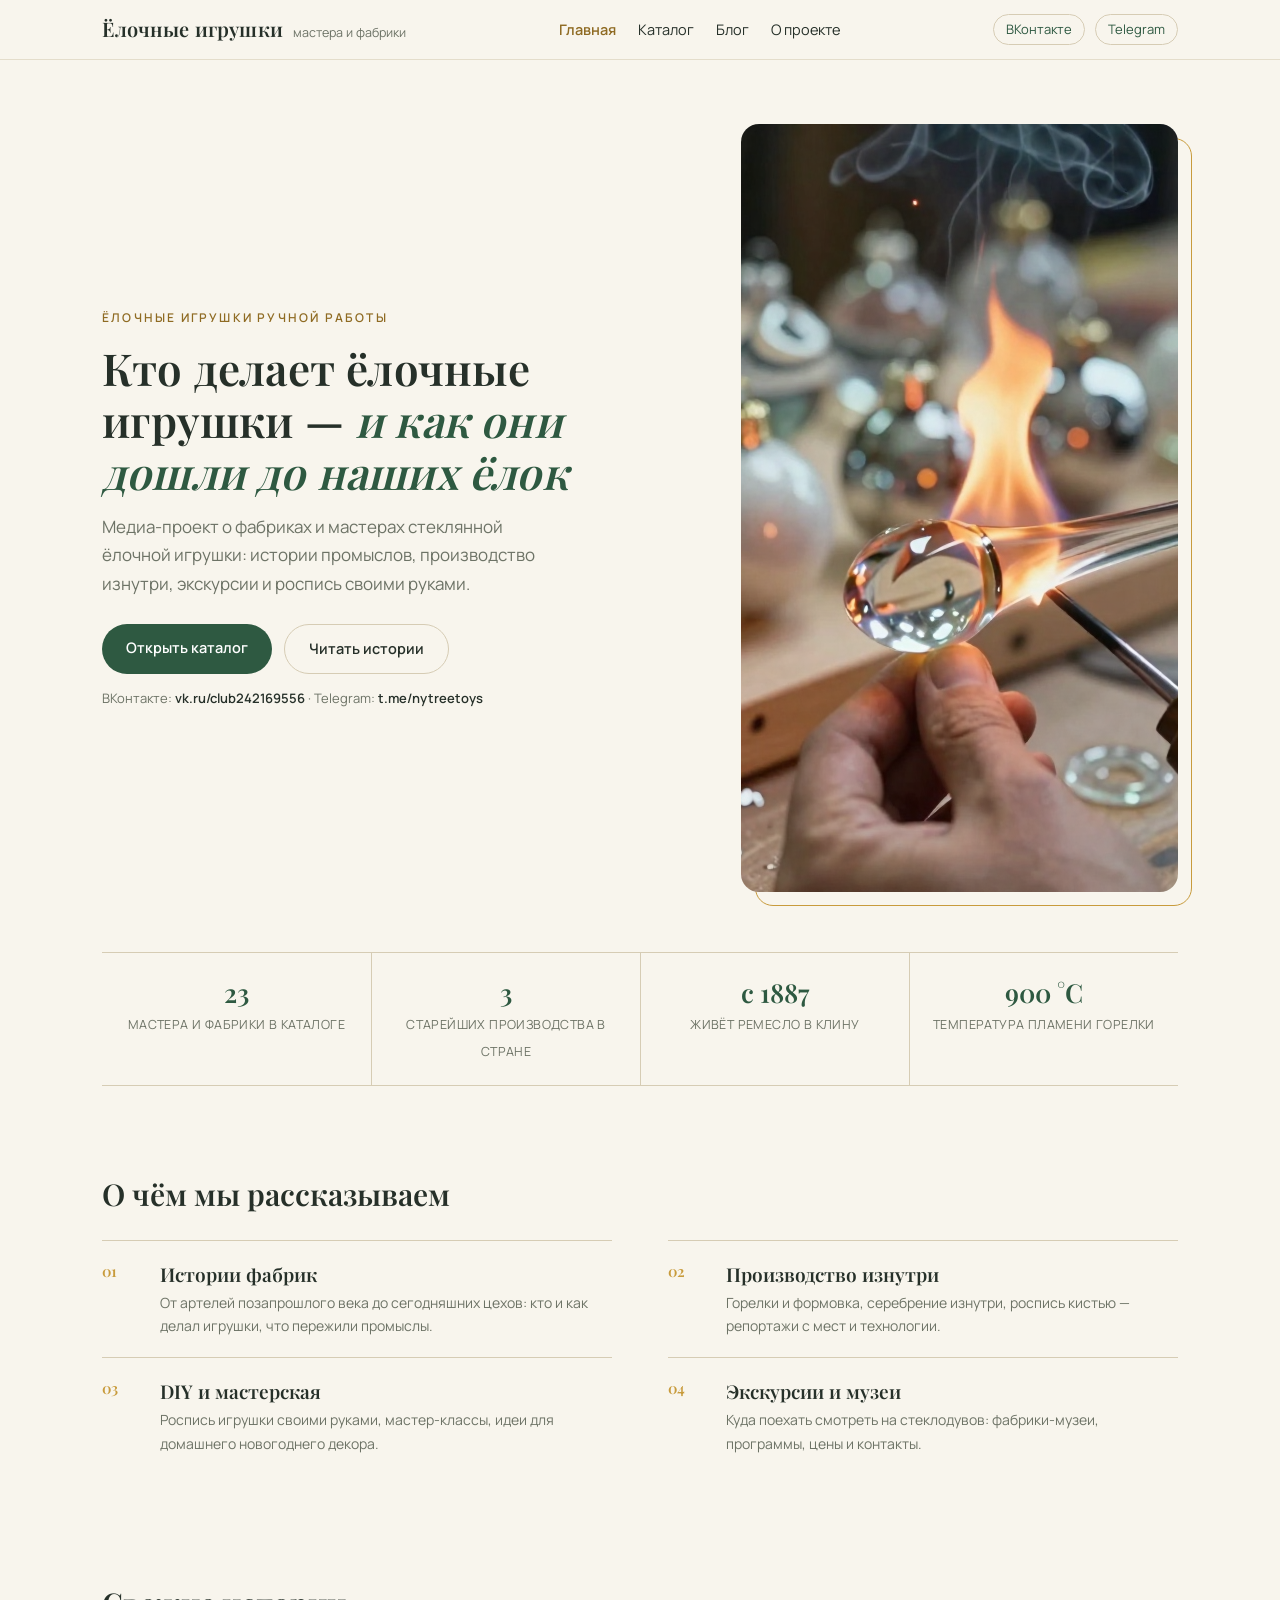
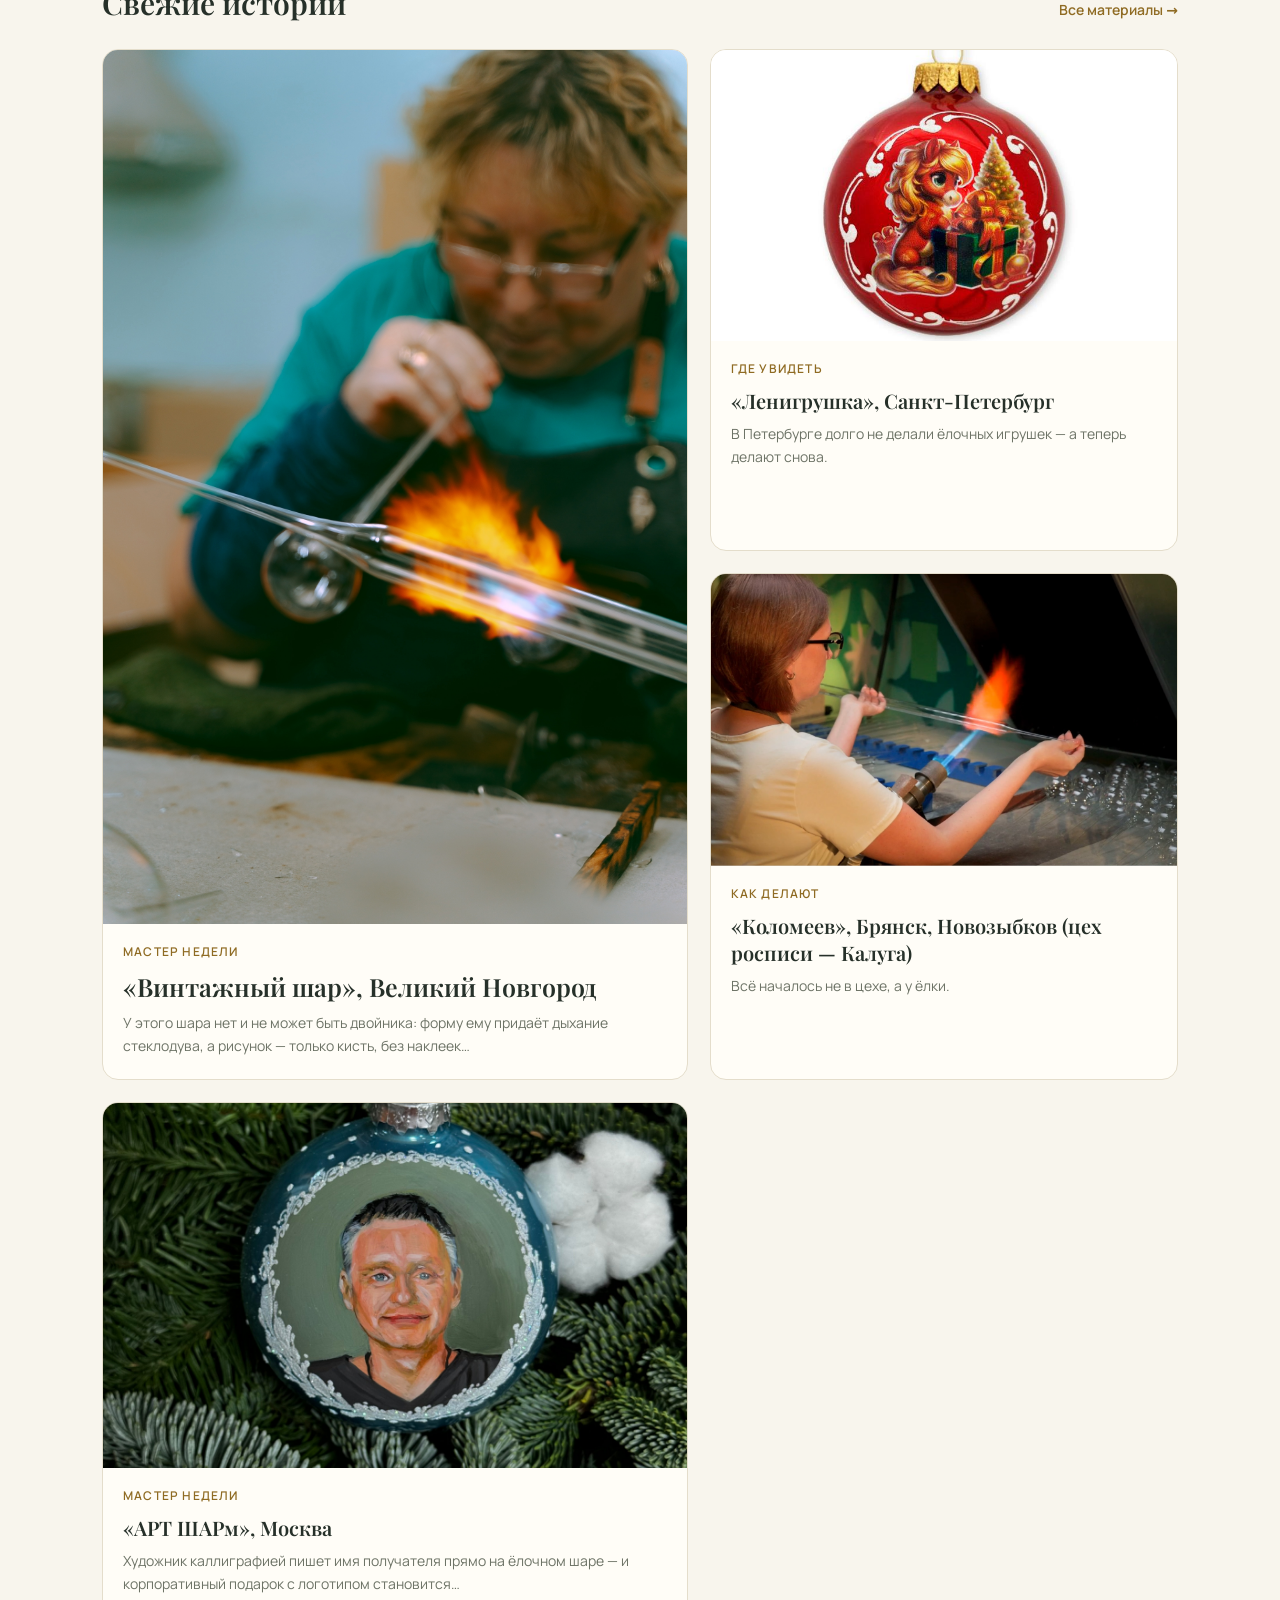
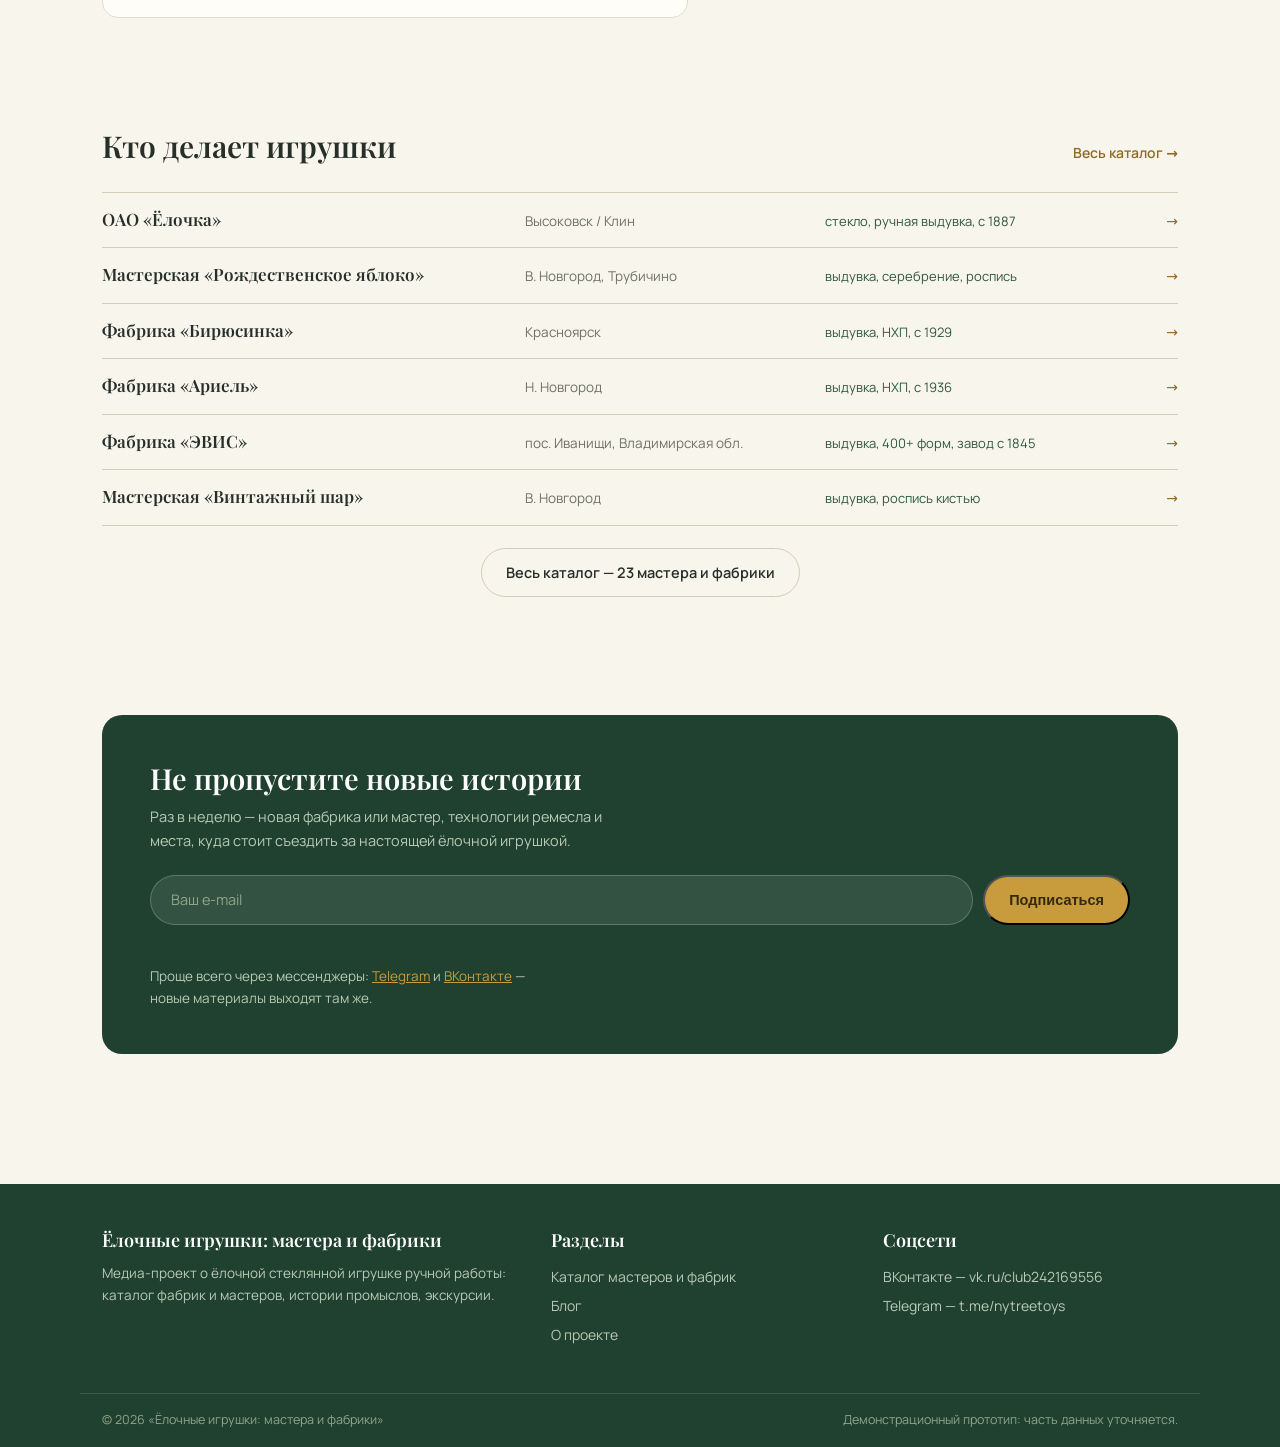
==== commit a603874a: "NYTreeToys site sync: 8 постов, 2026-10-29 00:59:14 Co-Authored-By: Claude Code <noreply@anthropic.c" ====
--- a/index.html
+++ b/index.html
@@ -76,7 +76,15 @@
     <div class="sec-head"><h2>Свежие истории</h2><a href="blog.html">Все материалы →</a></div>
     <!-- fresh:start -->
     <div class="posts">
-      <a class="postc big rv" href="blog.html#lenigrushka">
+      <a class="postc big rv" href="blog.html#vintazhny-shar">
+        <img src="img/2026-10-28-vintazhny-shar-post.jpg" alt="Стеклодув у газовой горелки выдувает заготовку шара — пламя, стеклянная трубка">
+        <div class="pc-body">
+          <div class="pc-meta">Мастер недели</div>
+          <h3>«Винтажный шар», Великий Новгород</h3>
+          <p>У этого шара нет и не может быть двойника: форму ему придаёт дыхание стеклодува, а рисунок — только кисть, без наклеек…</p>
+        </div>
+      </a>
+      <a class="postc rv" href="blog.html#lenigrushka">
         <img src="img/2026-10-28-lenigrushka-post.jpg" alt="Красный шар с рисованной лошадкой — символ 2026">
         <div class="pc-body">
           <div class="pc-meta">Где увидеть</div>
@@ -98,14 +106,6 @@
           <div class="pc-meta">Мастер недели</div>
           <h3>«АРТ ШАРм», Москва</h3>
           <p>Художник каллиграфией пишет имя получателя прямо на ёлочном шаре — и корпоративный подарок с логотипом становится…</p>
-        </div>
-      </a>
-      <a class="postc rv" href="blog.html#ariel">
-        <img src="img/2026-10-28-ariel-post.jpg" alt="Ручная роспись стеклянного Деда Мороза в цеху фабрики">
-        <div class="pc-body">
-          <div class="pc-meta">История игрушки</div>
-          <h3>«Ариель», Нижний Новгород</h3>
-          <p>Когда в 1995 году закрылась фабрика «Мир», её стеклодувы чуть не остались без ремесла.</p>
         </div>
       </a>
     </div>
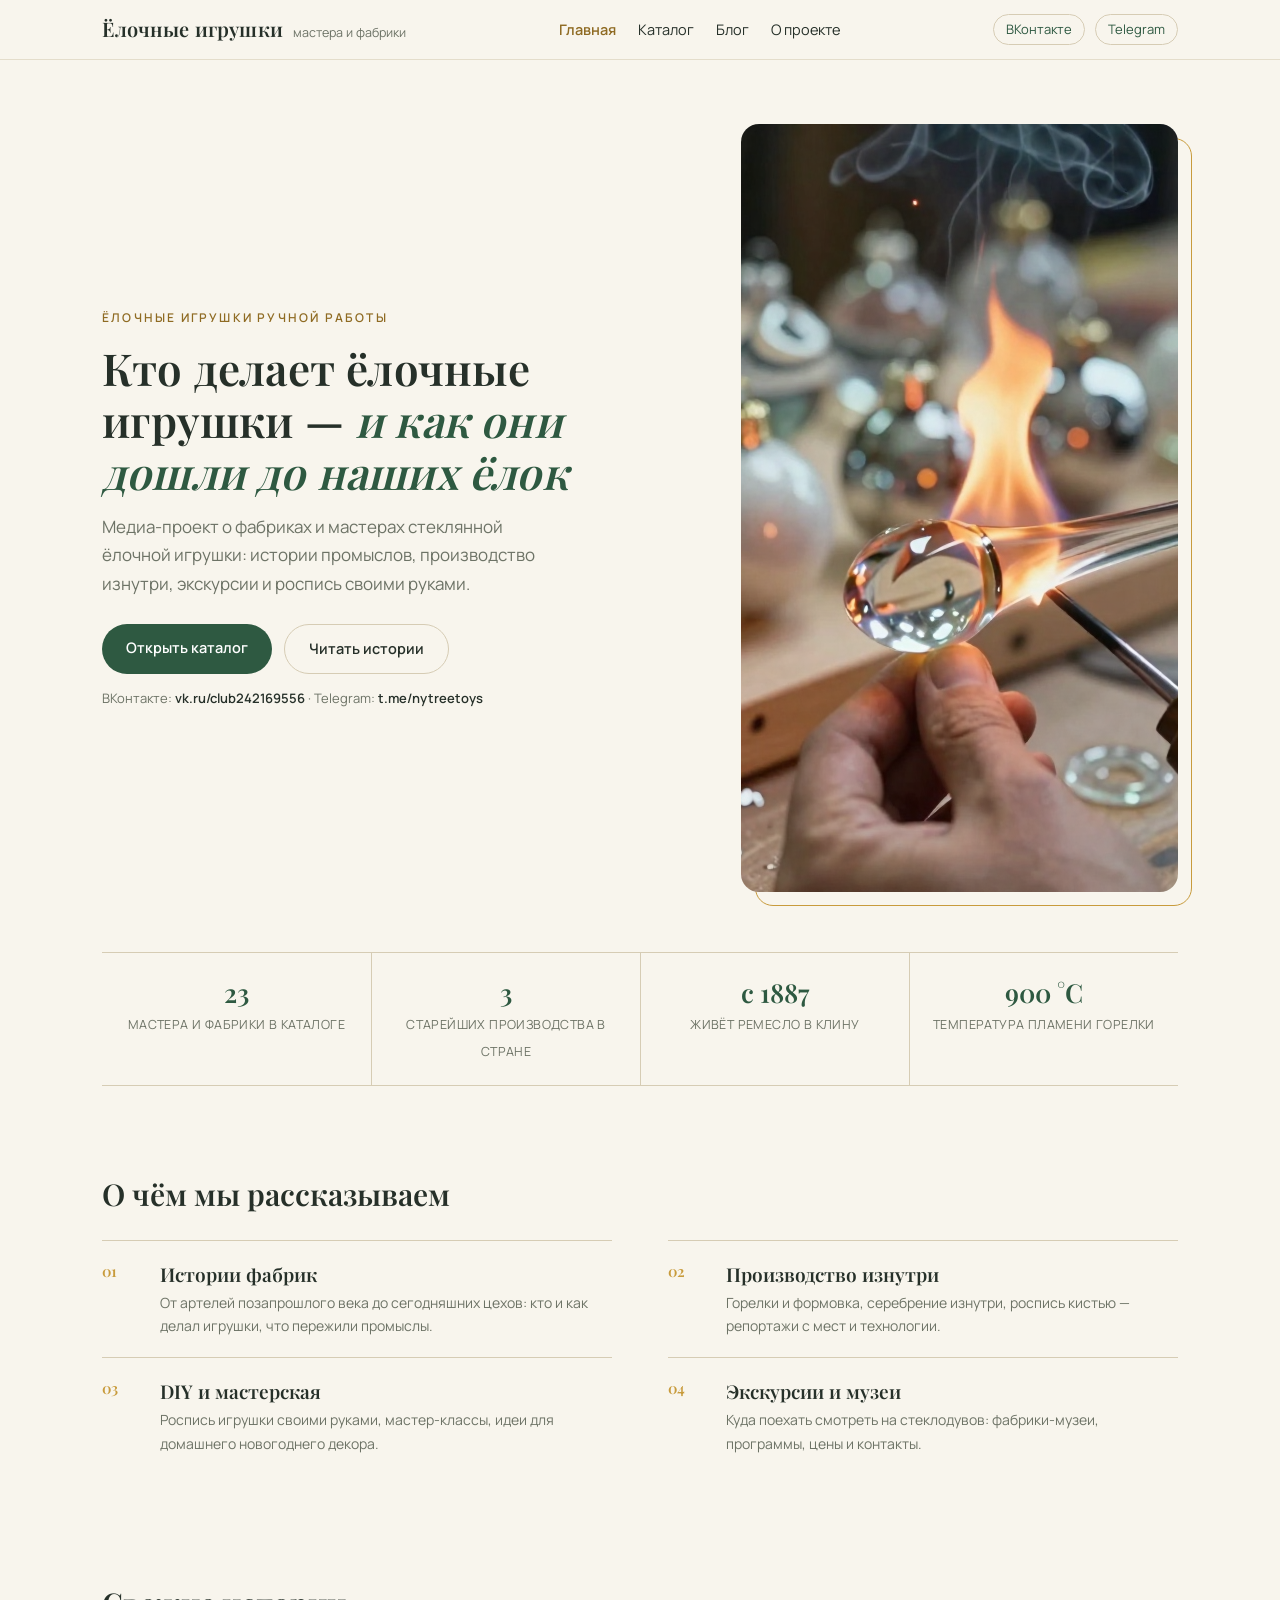
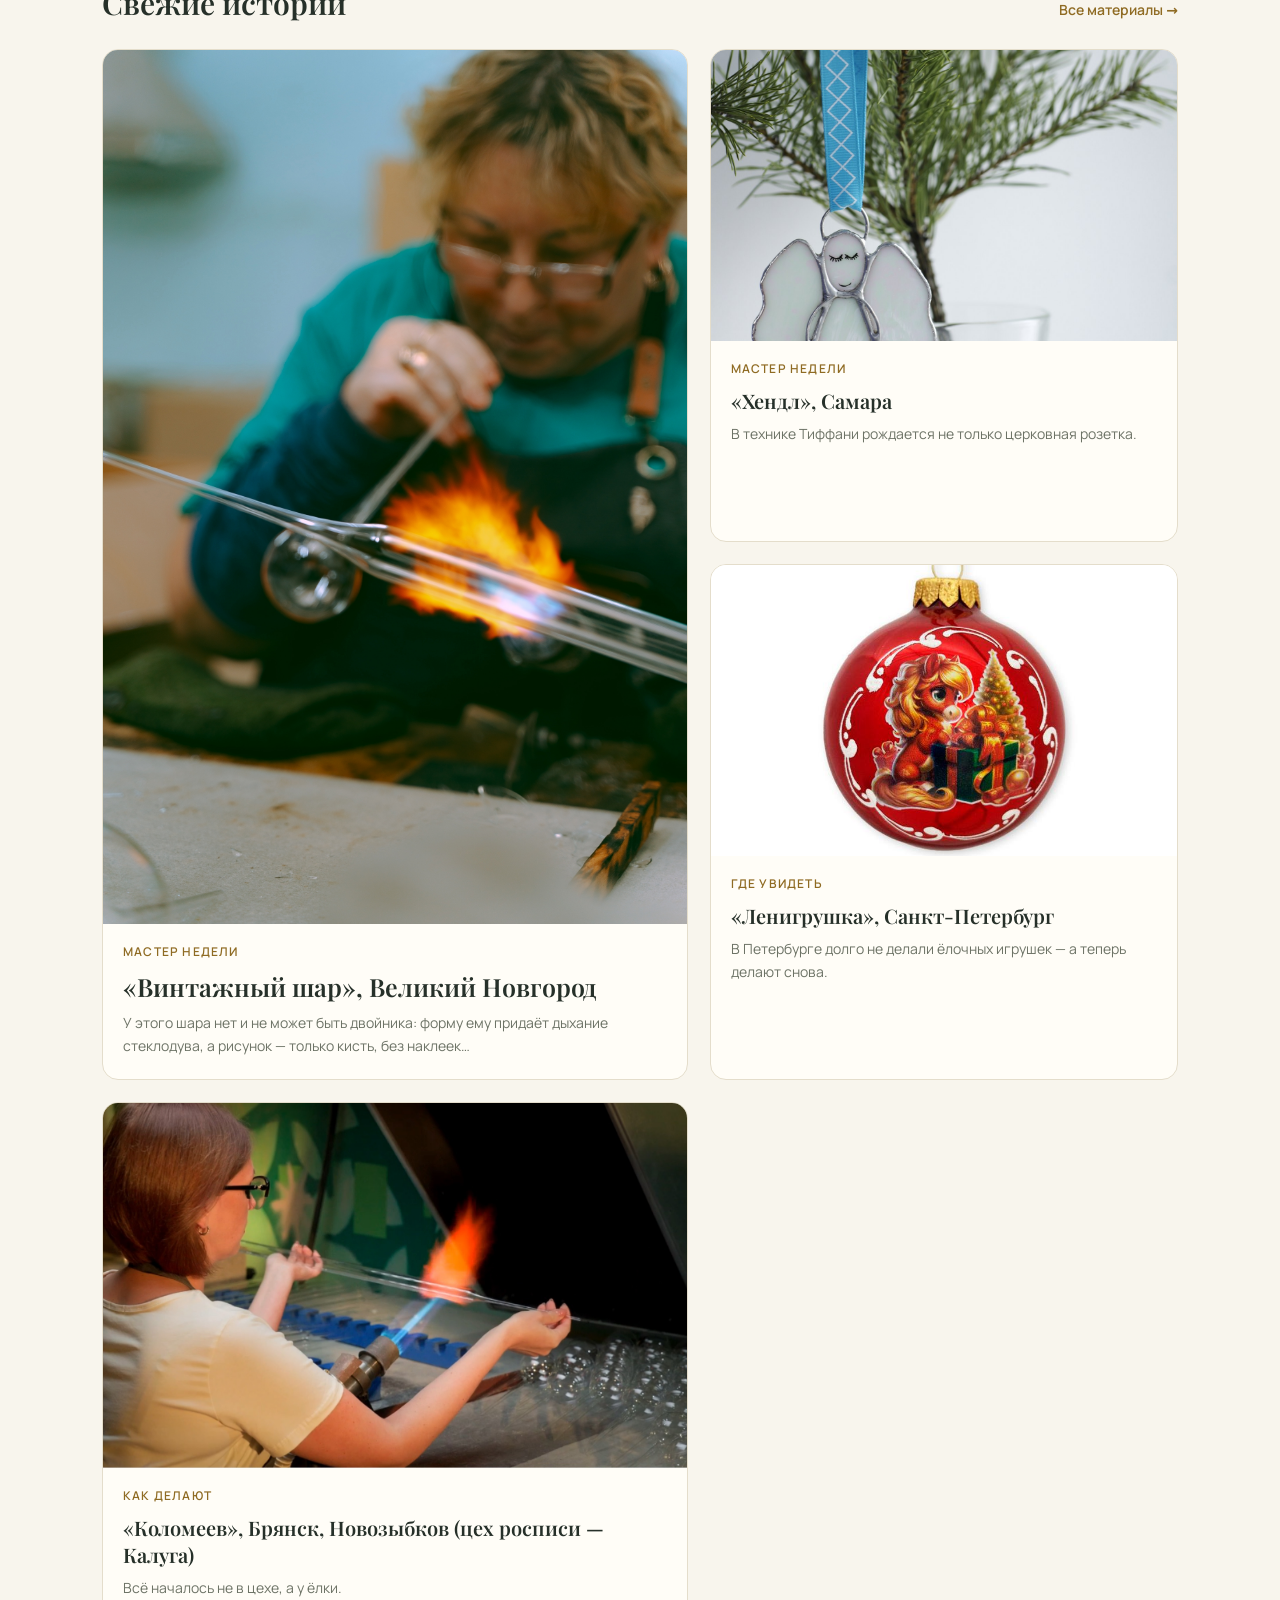
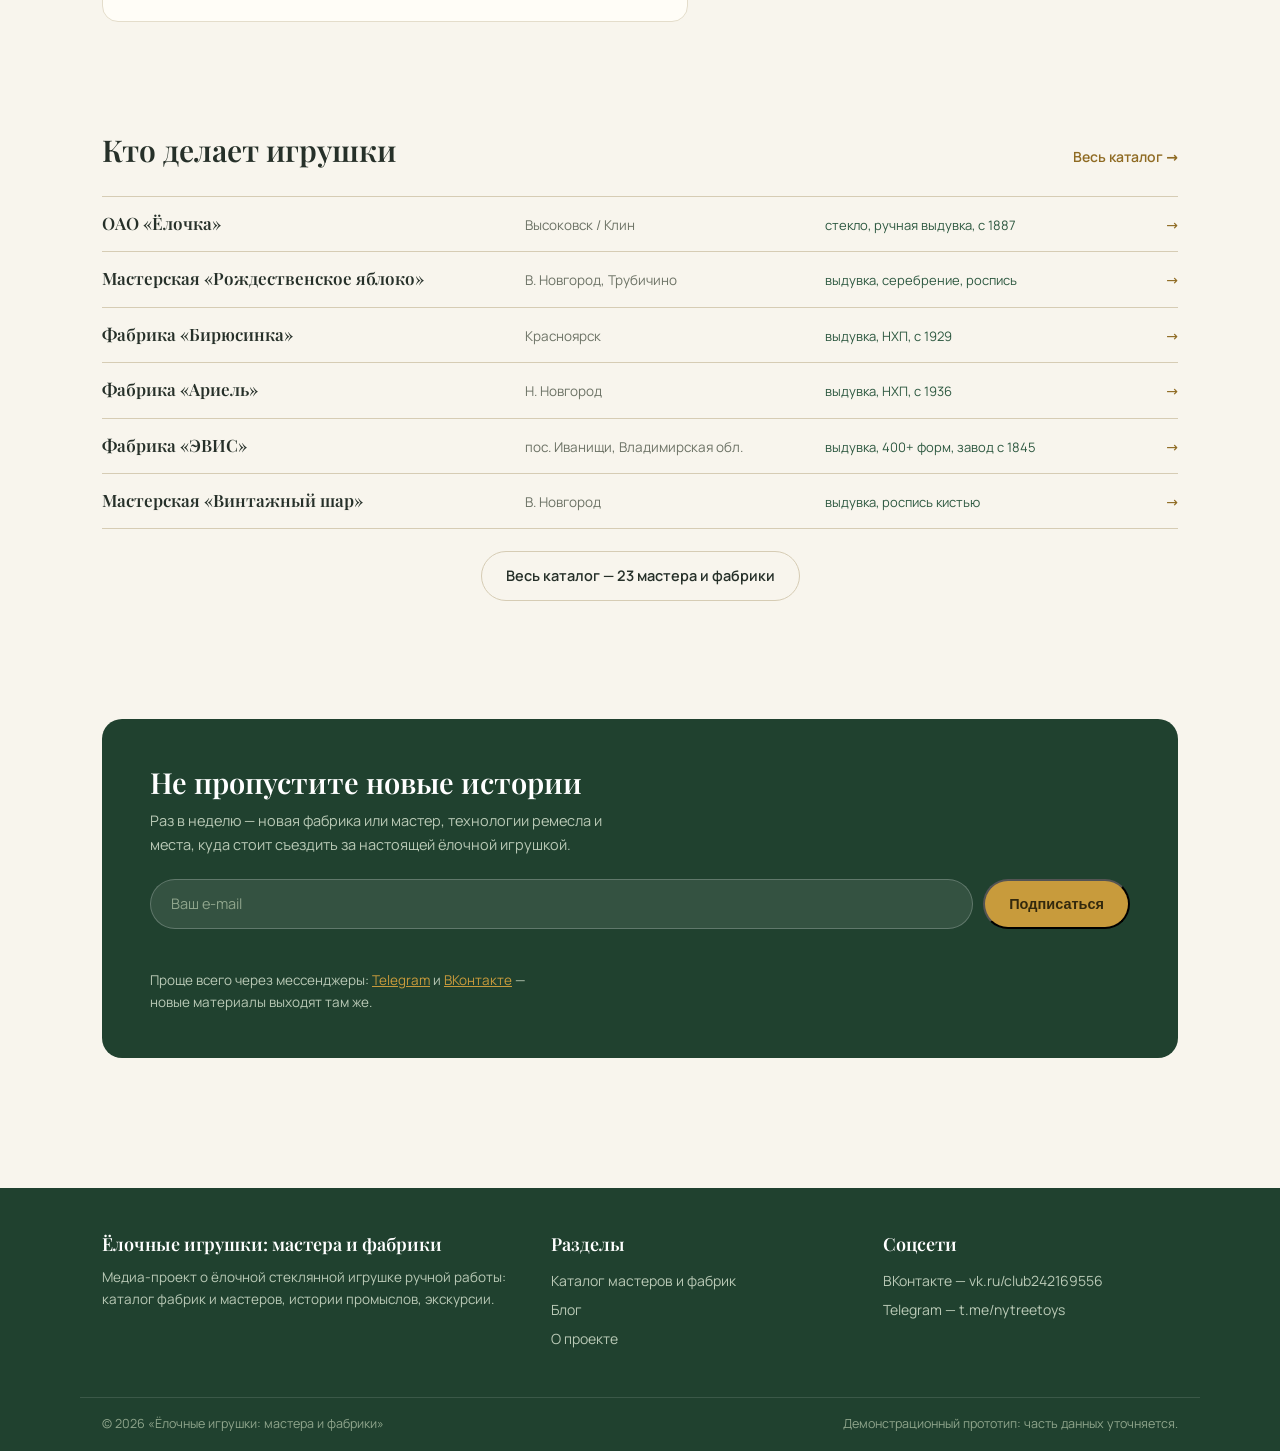
==== commit ce2c4b3e: "NYTreeToys site sync: 10 постов, 2026-10-29 01:00:45 Co-Authored-By: Claude Code <noreply@anthropic." ====
--- a/index.html
+++ b/index.html
@@ -84,6 +84,14 @@
           <p>У этого шара нет и не может быть двойника: форму ему придаёт дыхание стеклодува, а рисунок — только кисть, без наклеек…</p>
         </div>
       </a>
+      <a class="postc rv" href="blog.html#tsoi-samara">
+        <img src="img/2026-10-28-tsoi-samara-post.jpg" alt="Витражный ангел в молочном стекле с синим платьем на ёлочной ветке с мандарином">
+        <div class="pc-body">
+          <div class="pc-meta">Мастер недели</div>
+          <h3>«Хендл», Самара</h3>
+          <p>В технике Тиффани рождается не только церковная розетка.</p>
+        </div>
+      </a>
       <a class="postc rv" href="blog.html#lenigrushka">
         <img src="img/2026-10-28-lenigrushka-post.jpg" alt="Красный шар с рисованной лошадкой — символ 2026">
         <div class="pc-body">
@@ -98,14 +106,6 @@
           <div class="pc-meta">Как делают</div>
           <h3>«Коломеев», Брянск, Новозыбков (цех росписи — Калуга)</h3>
           <p>Всё началось не в цехе, а у ёлки.</p>
-        </div>
-      </a>
-      <a class="postc rv" href="blog.html#art-sharm">
-        <img src="img/2026-10-28-art-sharm-post.jpg" alt="Роспись золотого шара с бабочками тонкой кистью в работе (руки художника, студийный стол)">
-        <div class="pc-body">
-          <div class="pc-meta">Мастер недели</div>
-          <h3>«АРТ ШАРм», Москва</h3>
-          <p>Художник каллиграфией пишет имя получателя прямо на ёлочном шаре — и корпоративный подарок с логотипом становится…</p>
         </div>
       </a>
     </div>
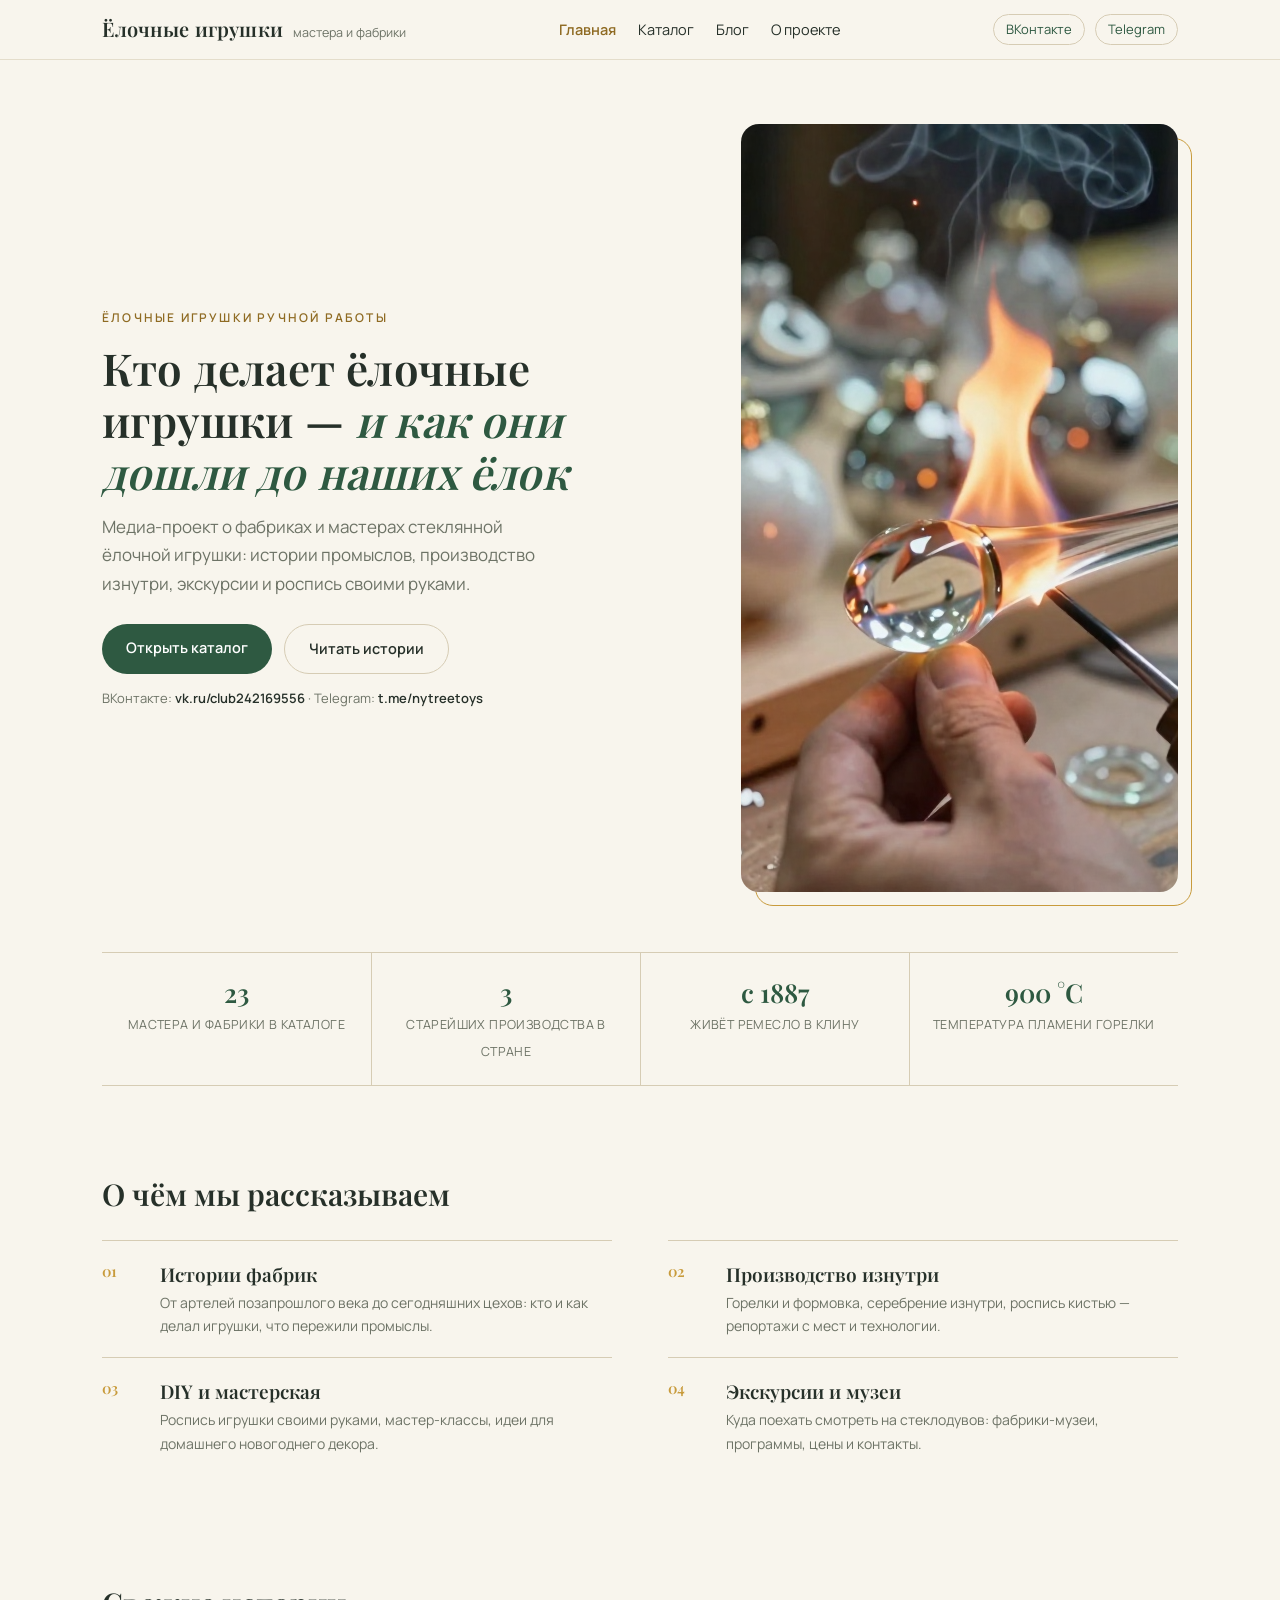
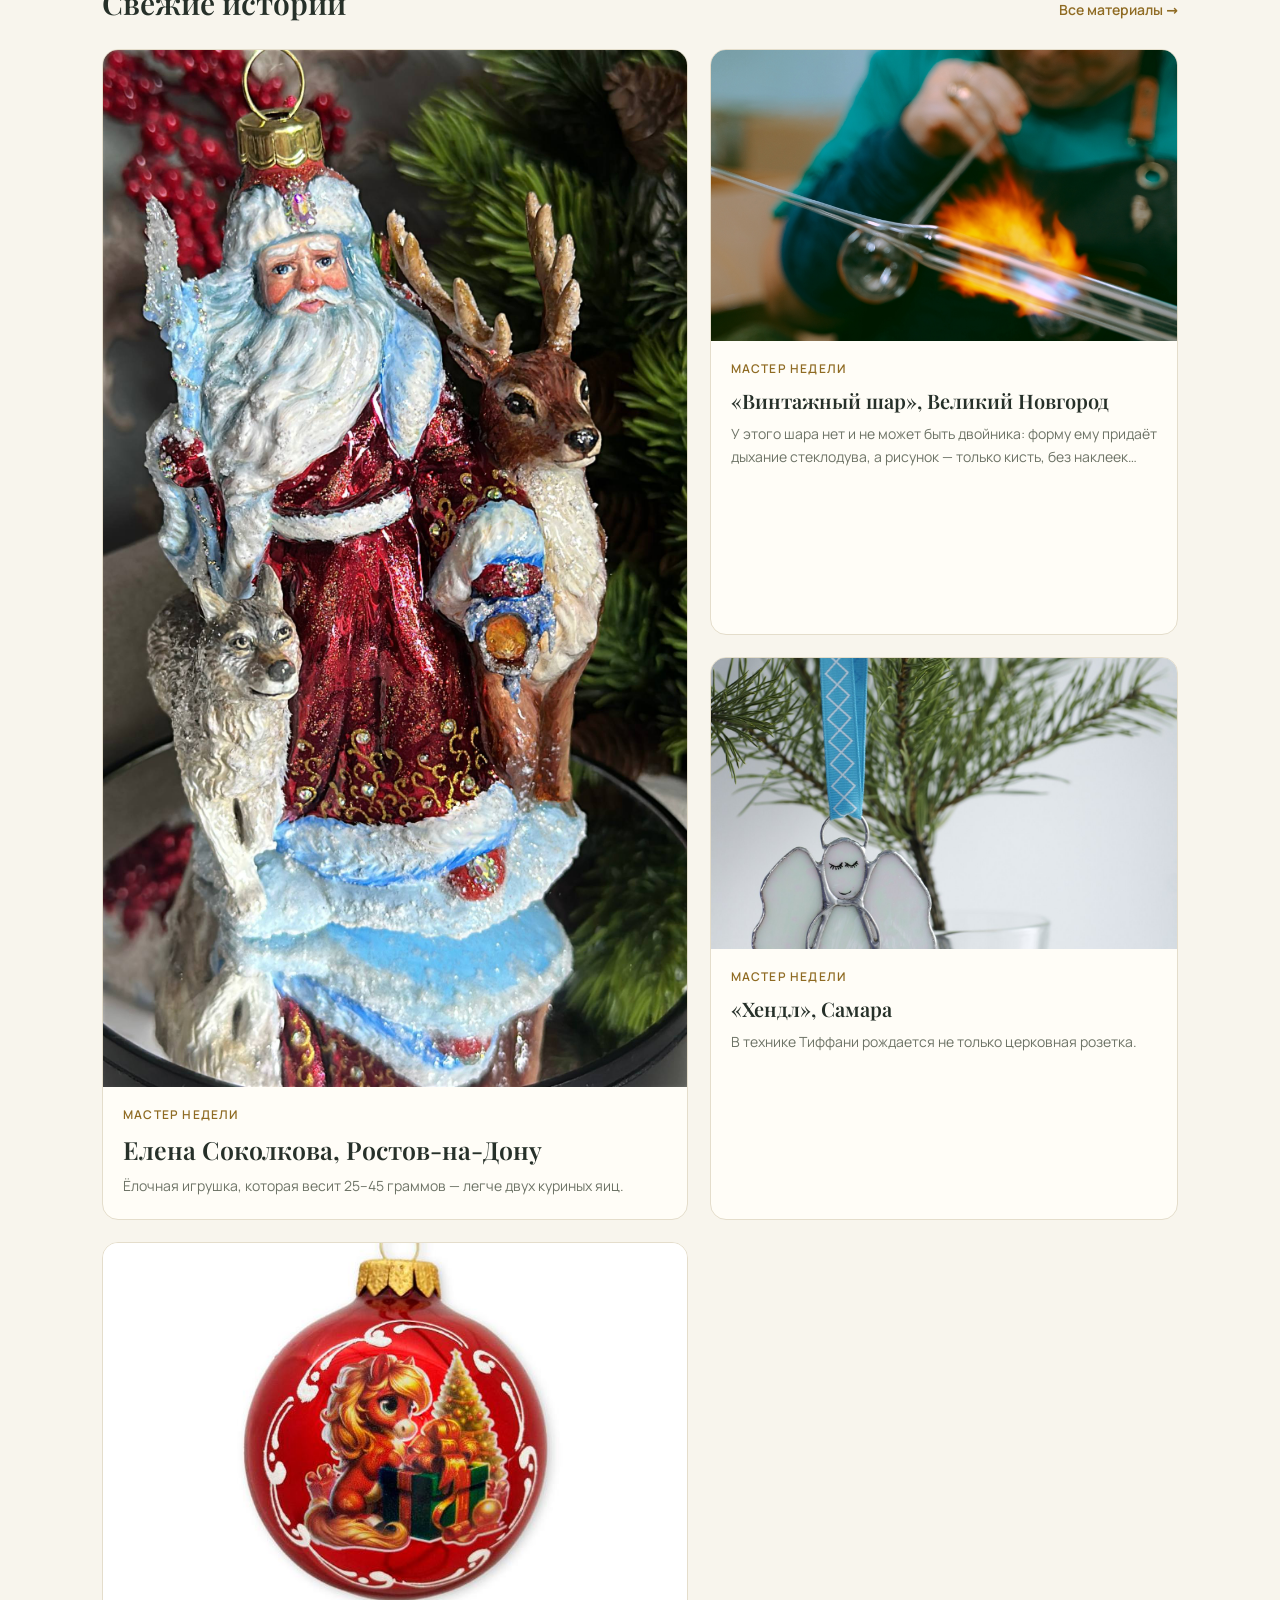
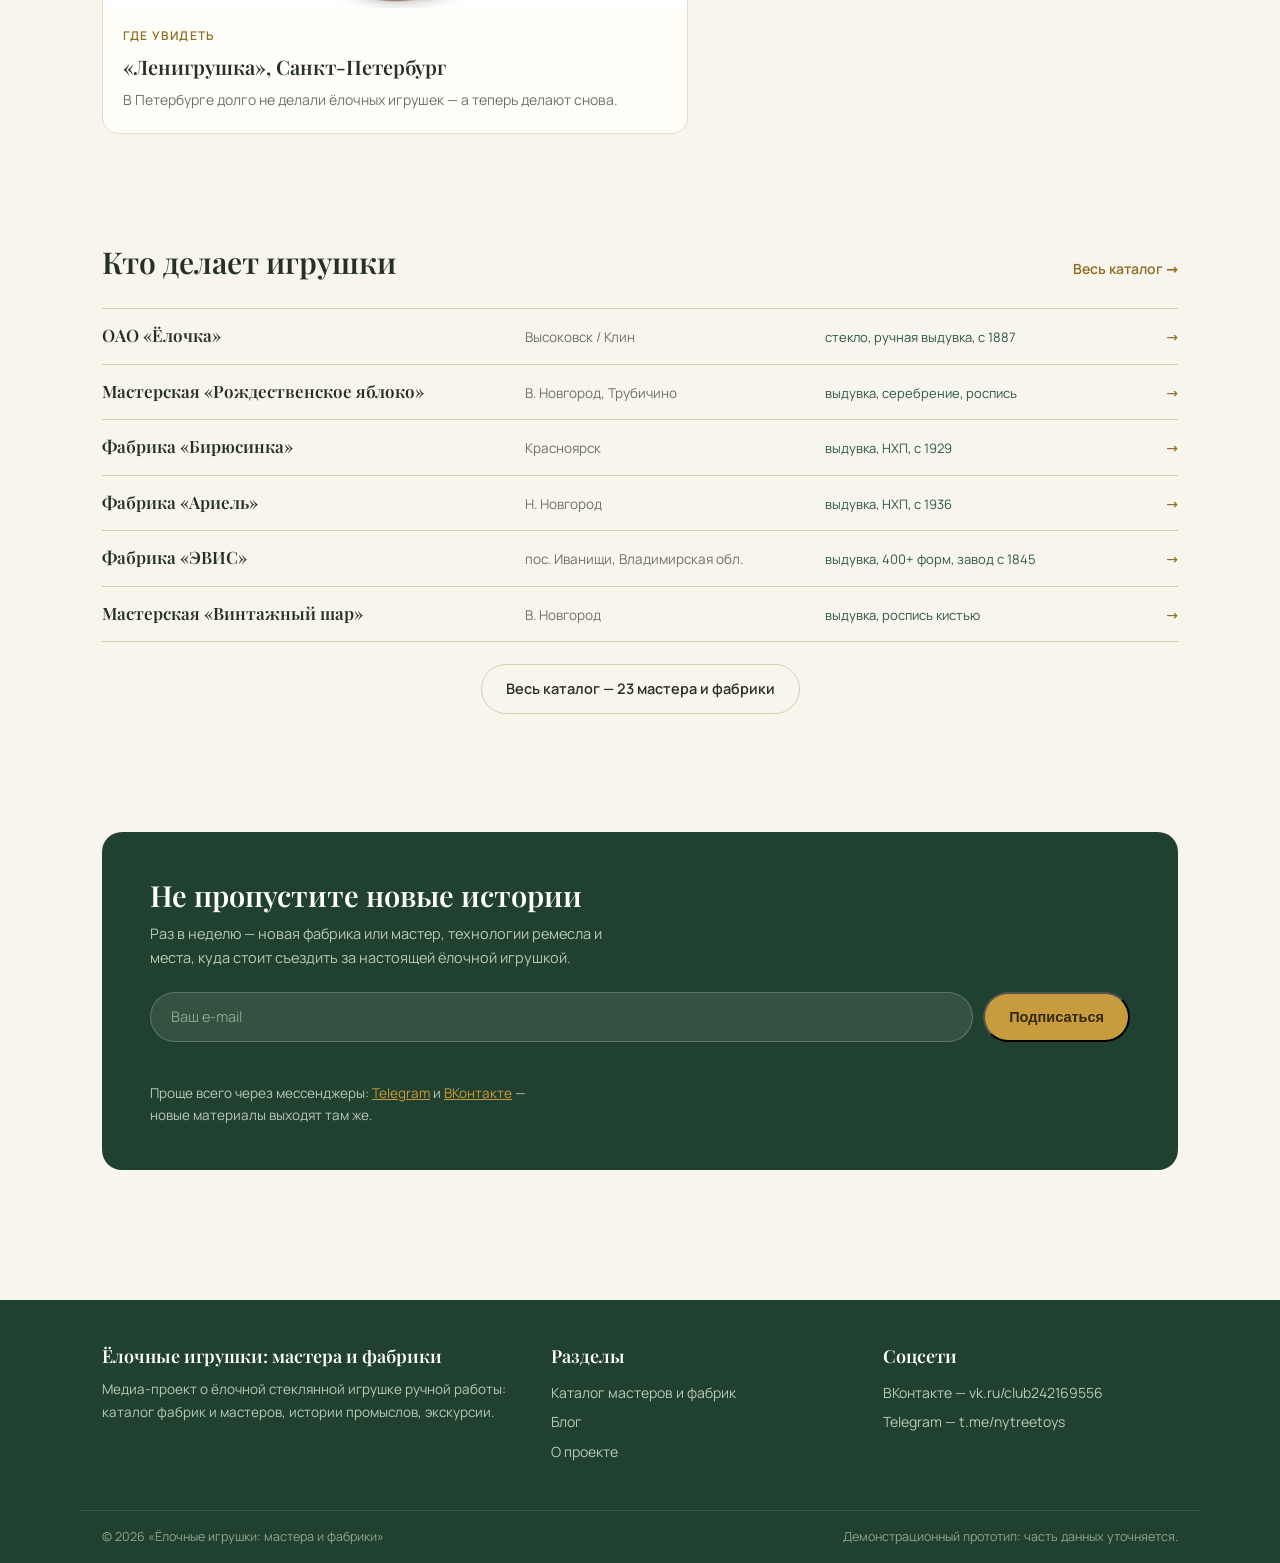
==== commit 8eac29e2: "NYTreeToys site sync: 11 постов, 2026-10-29 01:10:44 Co-Authored-By: Claude Code <noreply@anthropic." ====
--- a/index.html
+++ b/index.html
@@ -76,7 +76,15 @@
     <div class="sec-head"><h2>Свежие истории</h2><a href="blog.html">Все материалы →</a></div>
     <!-- fresh:start -->
     <div class="posts">
-      <a class="postc big rv" href="blog.html#vintazhny-shar">
+      <a class="postc big rv" href="blog.html#elena-sokolkova">
+        <img src="img/2026-10-29-elena-sokolkova-post.jpg" alt="Дед Мороз с оленем и волком — крупная фигурная игрушка, роспись по стеклу">
+        <div class="pc-body">
+          <div class="pc-meta">Мастер недели</div>
+          <h3>Елена Соколкова, Ростов-на-Дону</h3>
+          <p>Ёлочная игрушка, которая весит 25–45 граммов — легче двух куриных яиц.</p>
+        </div>
+      </a>
+      <a class="postc rv" href="blog.html#vintazhny-shar">
         <img src="img/2026-10-28-vintazhny-shar-post.jpg" alt="Стеклодув у газовой горелки выдувает заготовку шара — пламя, стеклянная трубка">
         <div class="pc-body">
           <div class="pc-meta">Мастер недели</div>
@@ -98,14 +106,6 @@
           <div class="pc-meta">Где увидеть</div>
           <h3>«Ленигрушка», Санкт-Петербург</h3>
           <p>В Петербурге долго не делали ёлочных игрушек — а теперь делают снова.</p>
-        </div>
-      </a>
-      <a class="postc rv" href="blog.html#kolomeev">
-        <img src="img/2026-10-28-kolomeev-post.jpg" alt="Выдувка: мастер со стеклодротом у горелки">
-        <div class="pc-body">
-          <div class="pc-meta">Как делают</div>
-          <h3>«Коломеев», Брянск, Новозыбков (цех росписи — Калуга)</h3>
-          <p>Всё началось не в цехе, а у ёлки.</p>
         </div>
       </a>
     </div>
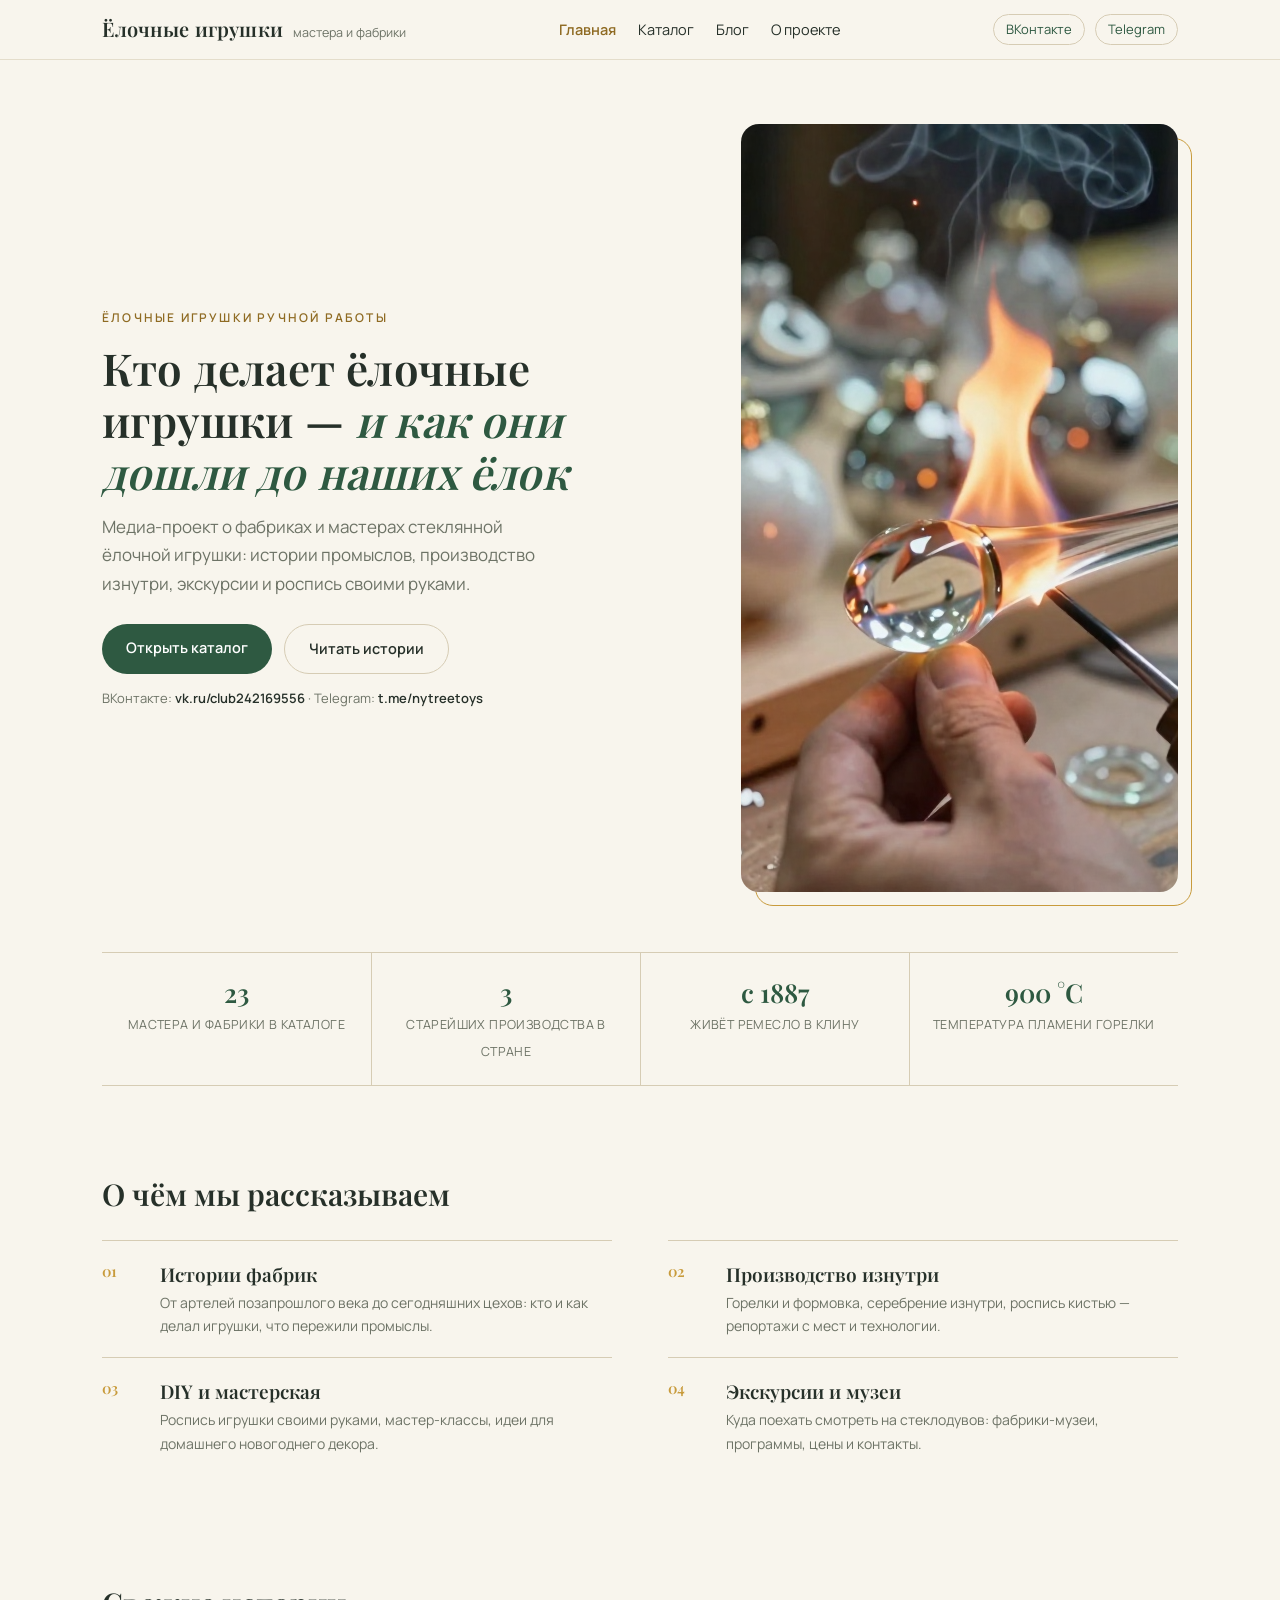
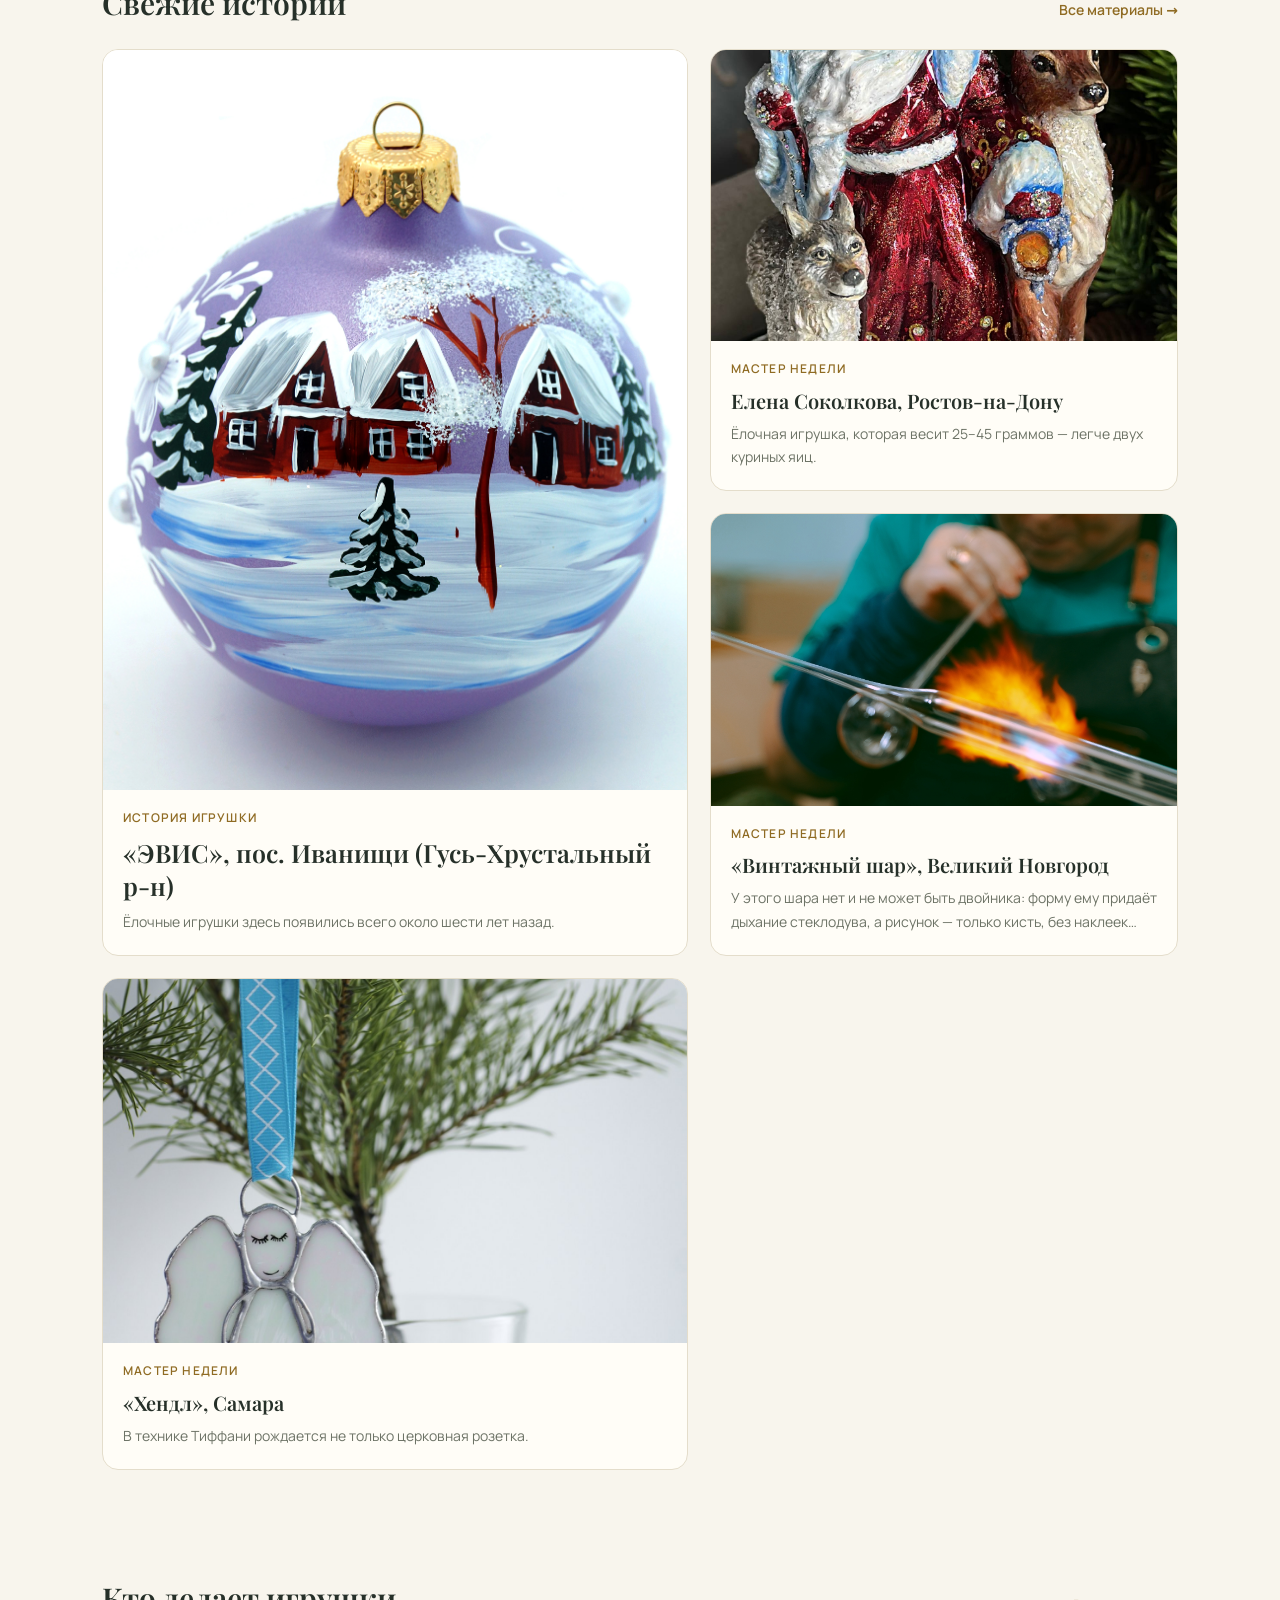
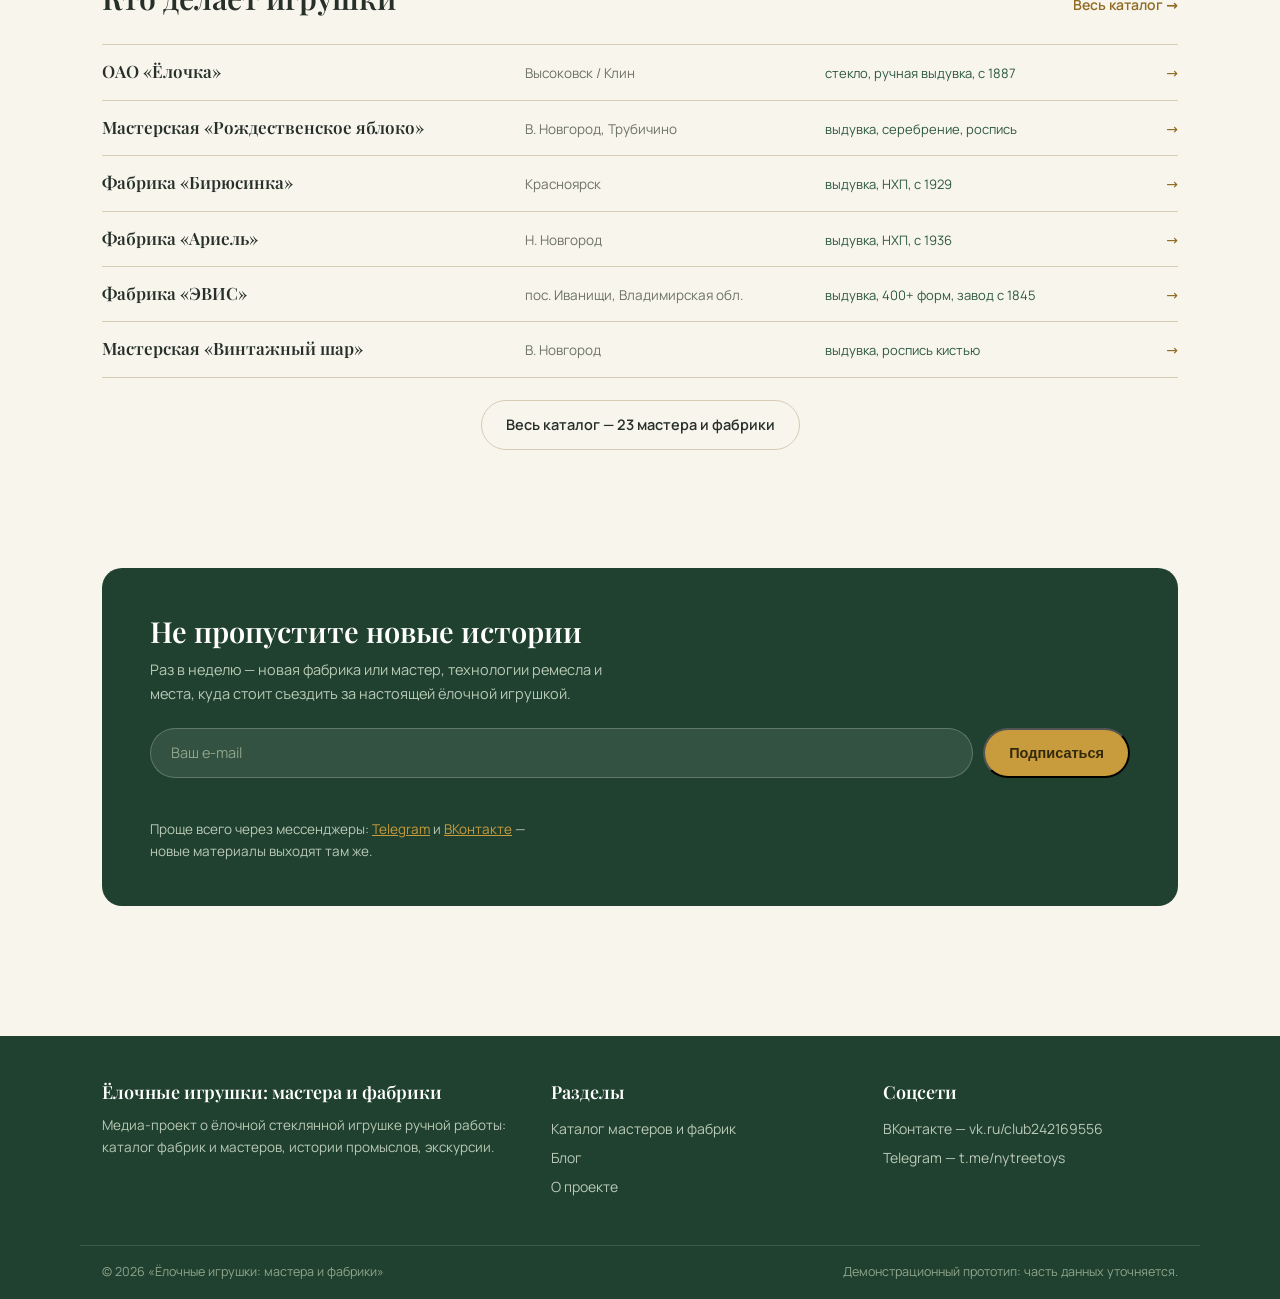
==== commit 47d3dadf: "NYTreeToys site sync: 12 постов, 2026-10-29 01:49:45 Co-Authored-By: Claude Code <noreply@anthropic." ====
--- a/index.html
+++ b/index.html
@@ -76,7 +76,15 @@
     <div class="sec-head"><h2>Свежие истории</h2><a href="blog.html">Все материалы →</a></div>
     <!-- fresh:start -->
     <div class="posts">
-      <a class="postc big rv" href="blog.html#elena-sokolkova">
+      <a class="postc big rv" href="blog.html#evis-ivanischi">
+        <img src="img/2026-10-29-evis-ivanischi-post.jpg" alt="Синий шар с ручной росписью: белые медведи и северное сияние">
+        <div class="pc-body">
+          <div class="pc-meta">История игрушки</div>
+          <h3>«ЭВИС», пос. Иванищи (Гусь-Хрустальный р-н)</h3>
+          <p>Ёлочные игрушки здесь появились всего около шести лет назад.</p>
+        </div>
+      </a>
+      <a class="postc rv" href="blog.html#elena-sokolkova">
         <img src="img/2026-10-29-elena-sokolkova-post.jpg" alt="Дед Мороз с оленем и волком — крупная фигурная игрушка, роспись по стеклу">
         <div class="pc-body">
           <div class="pc-meta">Мастер недели</div>
@@ -98,14 +106,6 @@
           <div class="pc-meta">Мастер недели</div>
           <h3>«Хендл», Самара</h3>
           <p>В технике Тиффани рождается не только церковная розетка.</p>
-        </div>
-      </a>
-      <a class="postc rv" href="blog.html#lenigrushka">
-        <img src="img/2026-10-28-lenigrushka-post.jpg" alt="Красный шар с рисованной лошадкой — символ 2026">
-        <div class="pc-body">
-          <div class="pc-meta">Где увидеть</div>
-          <h3>«Ленигрушка», Санкт-Петербург</h3>
-          <p>В Петербурге долго не делали ёлочных игрушек — а теперь делают снова.</p>
         </div>
       </a>
     </div>
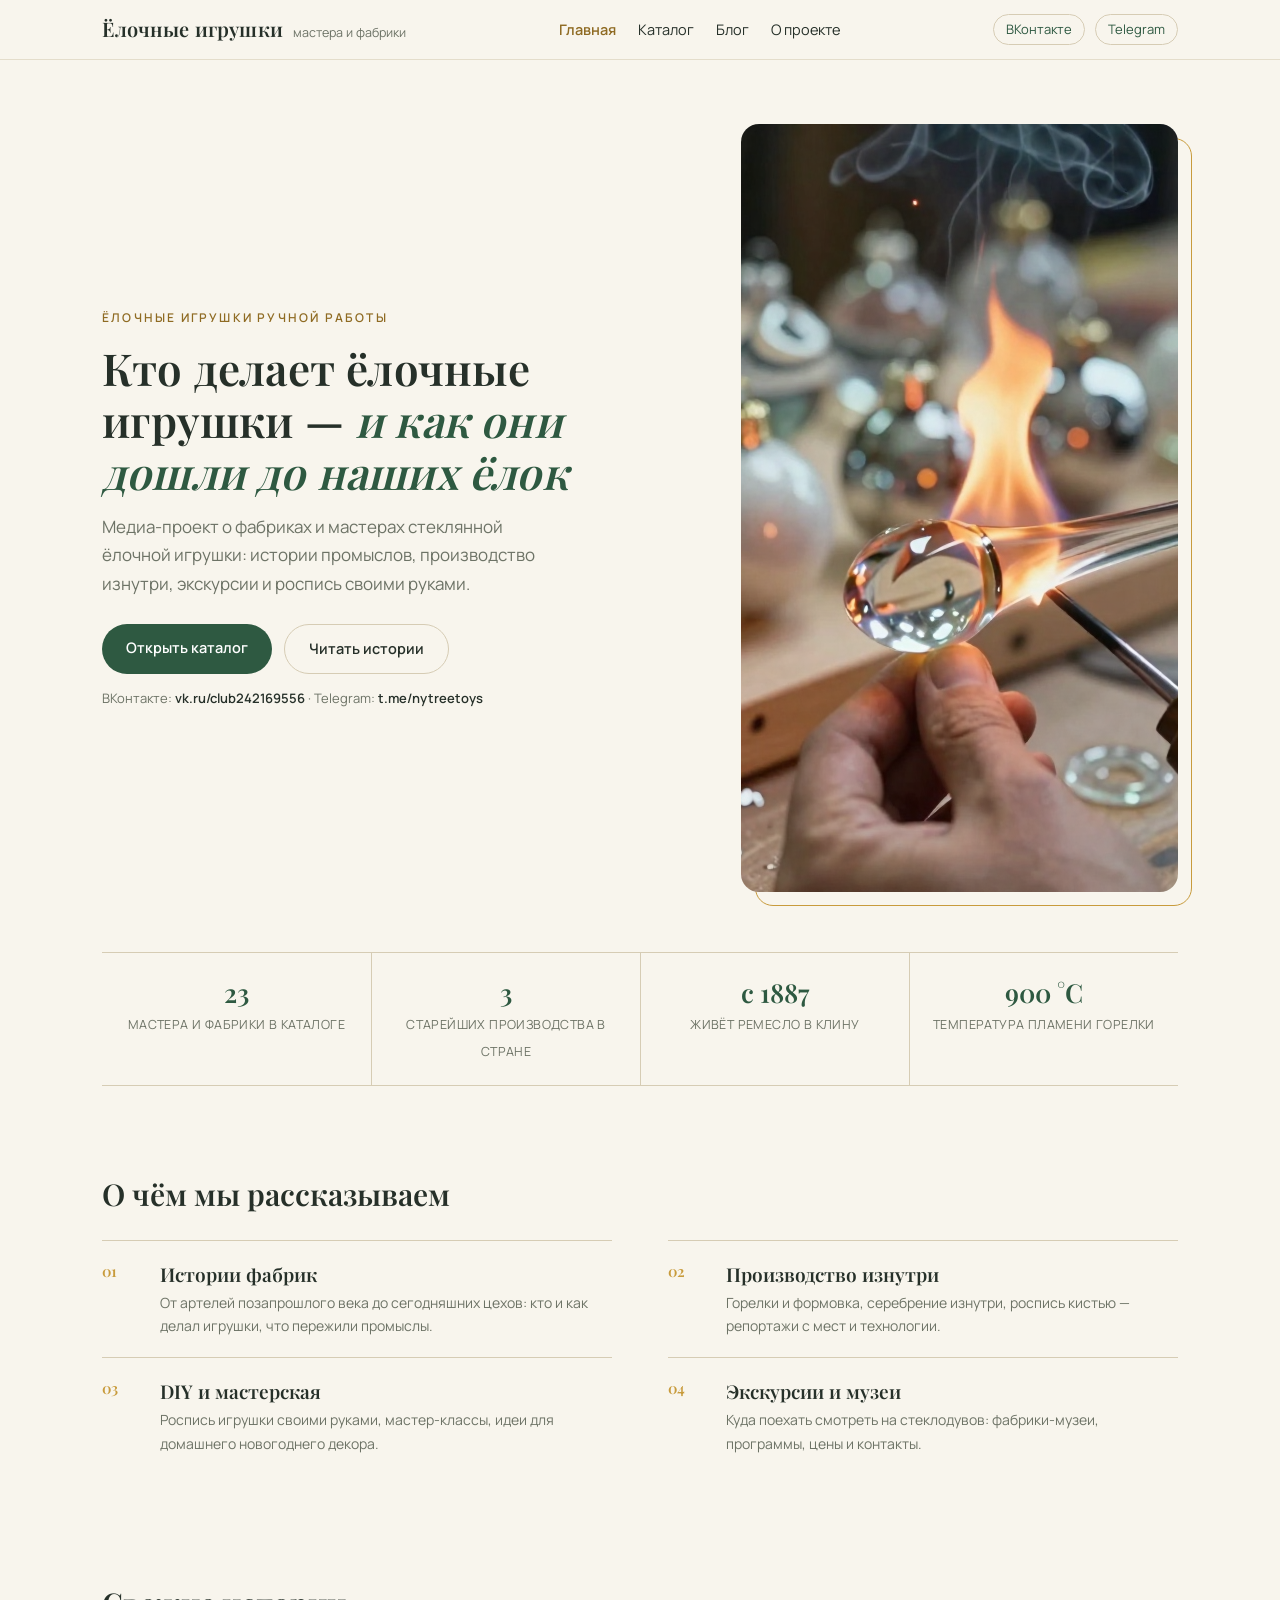
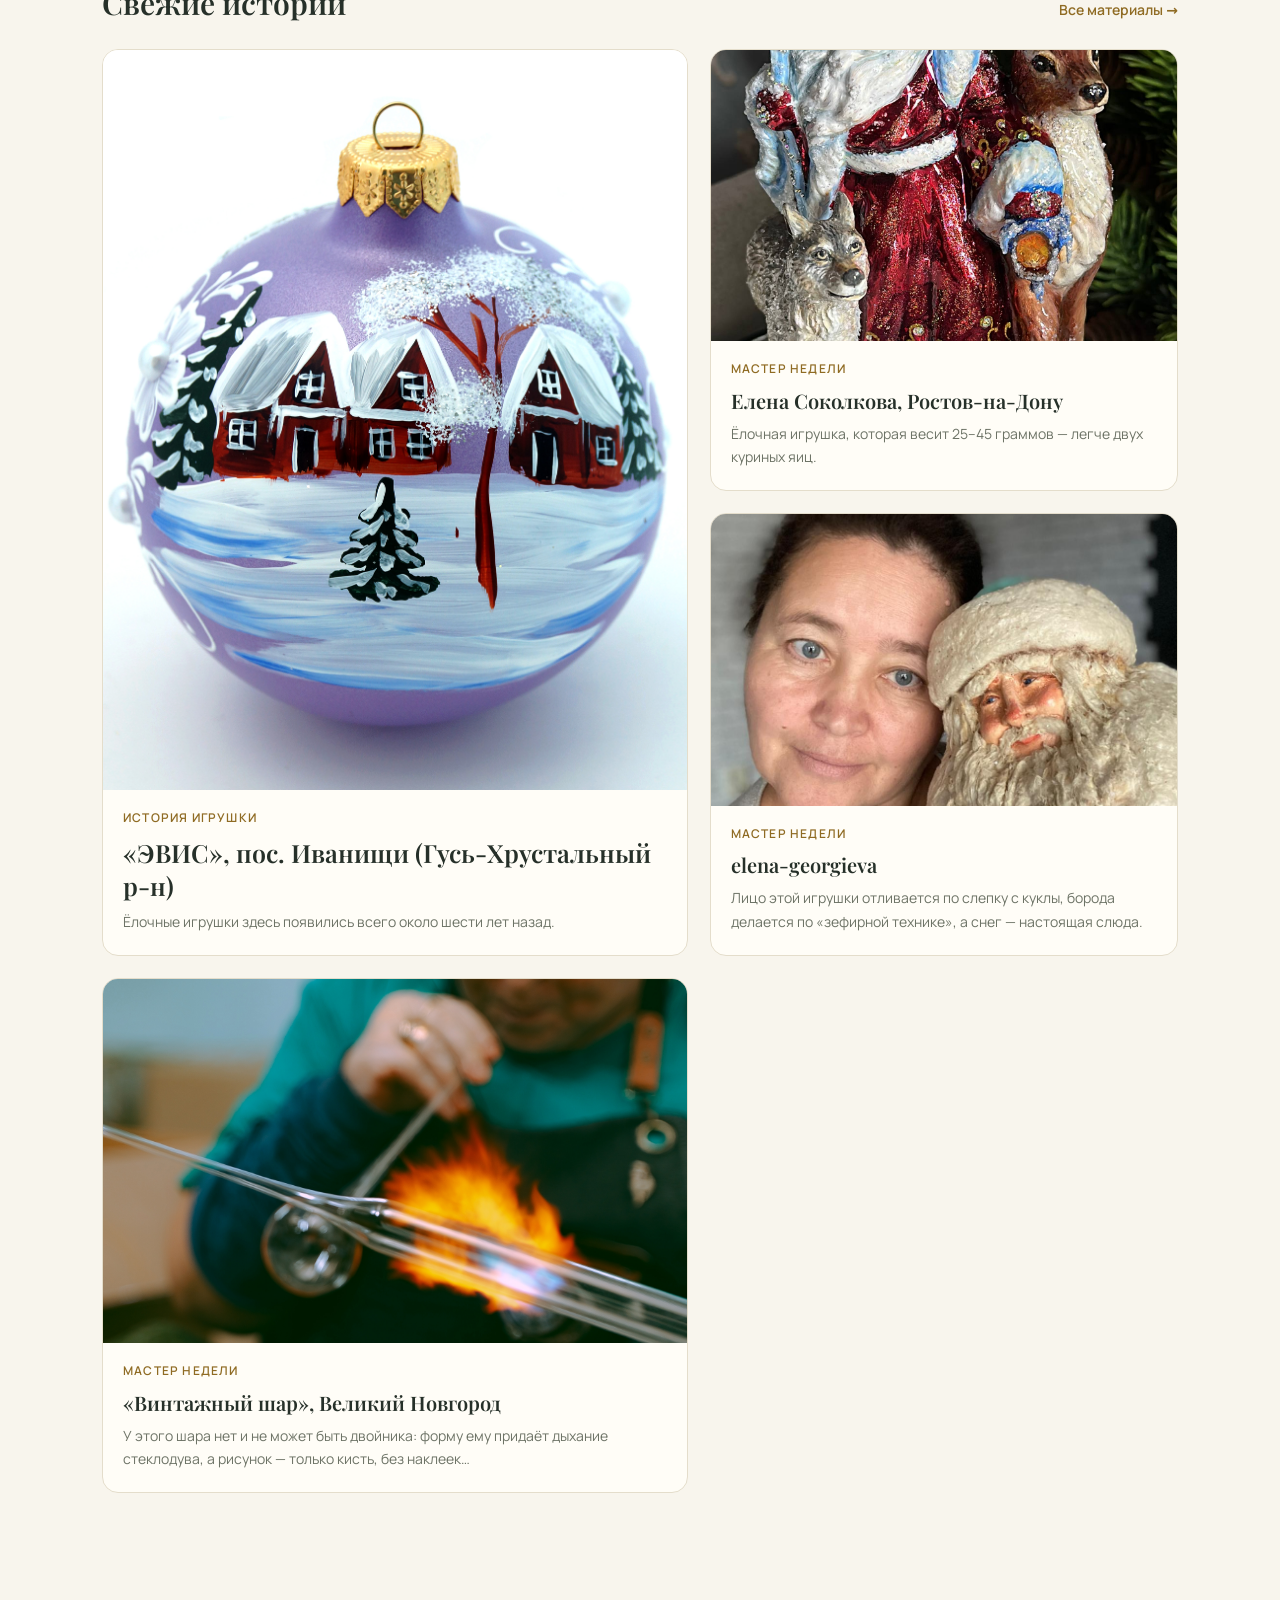
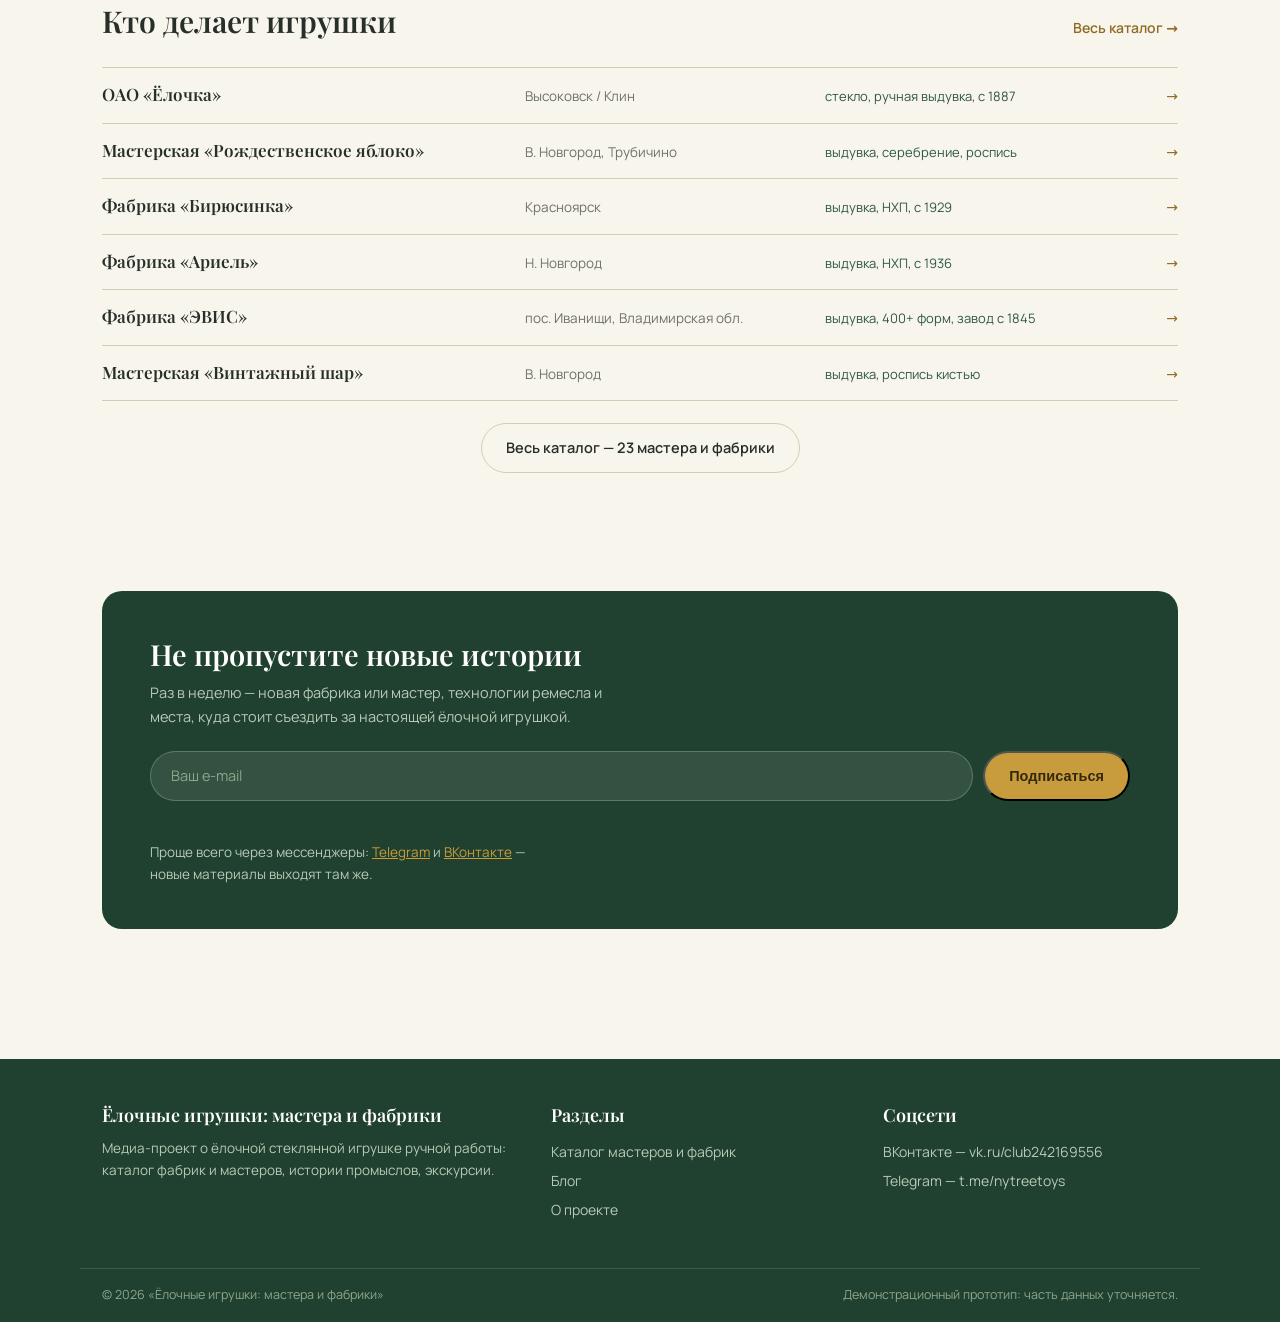
==== commit 94c04e4b: "NYTreeToys site sync: 13 постов, 2026-10-29 04:04:18 Co-Authored-By: Claude Code <noreply@anthropic." ====
--- a/index.html
+++ b/index.html
@@ -92,20 +92,20 @@
           <p>Ёлочная игрушка, которая весит 25–45 граммов — легче двух куриных яиц.</p>
         </div>
       </a>
+      <a class="postc rv" href="blog.html#elena-georgieva">
+        <img src="img/2026-10-29-elena-georgieva-post.jpg" alt="Елена Георгиева с ватным Дедом Морозом в белой шапке (вертикаль, 960×1280)">
+        <div class="pc-body">
+          <div class="pc-meta">Мастер недели</div>
+          <h3>elena-georgieva</h3>
+          <p>Лицо этой игрушки отливается по слепку с куклы, борода делается по «зефирной технике», а снег — настоящая слюда.</p>
+        </div>
+      </a>
       <a class="postc rv" href="blog.html#vintazhny-shar">
         <img src="img/2026-10-28-vintazhny-shar-post.jpg" alt="Стеклодув у газовой горелки выдувает заготовку шара — пламя, стеклянная трубка">
         <div class="pc-body">
           <div class="pc-meta">Мастер недели</div>
           <h3>«Винтажный шар», Великий Новгород</h3>
           <p>У этого шара нет и не может быть двойника: форму ему придаёт дыхание стеклодува, а рисунок — только кисть, без наклеек…</p>
-        </div>
-      </a>
-      <a class="postc rv" href="blog.html#tsoi-samara">
-        <img src="img/2026-10-28-tsoi-samara-post.jpg" alt="Витражный ангел в молочном стекле с синим платьем на ёлочной ветке с мандарином">
-        <div class="pc-body">
-          <div class="pc-meta">Мастер недели</div>
-          <h3>«Хендл», Самара</h3>
-          <p>В технике Тиффани рождается не только церковная розетка.</p>
         </div>
       </a>
     </div>
